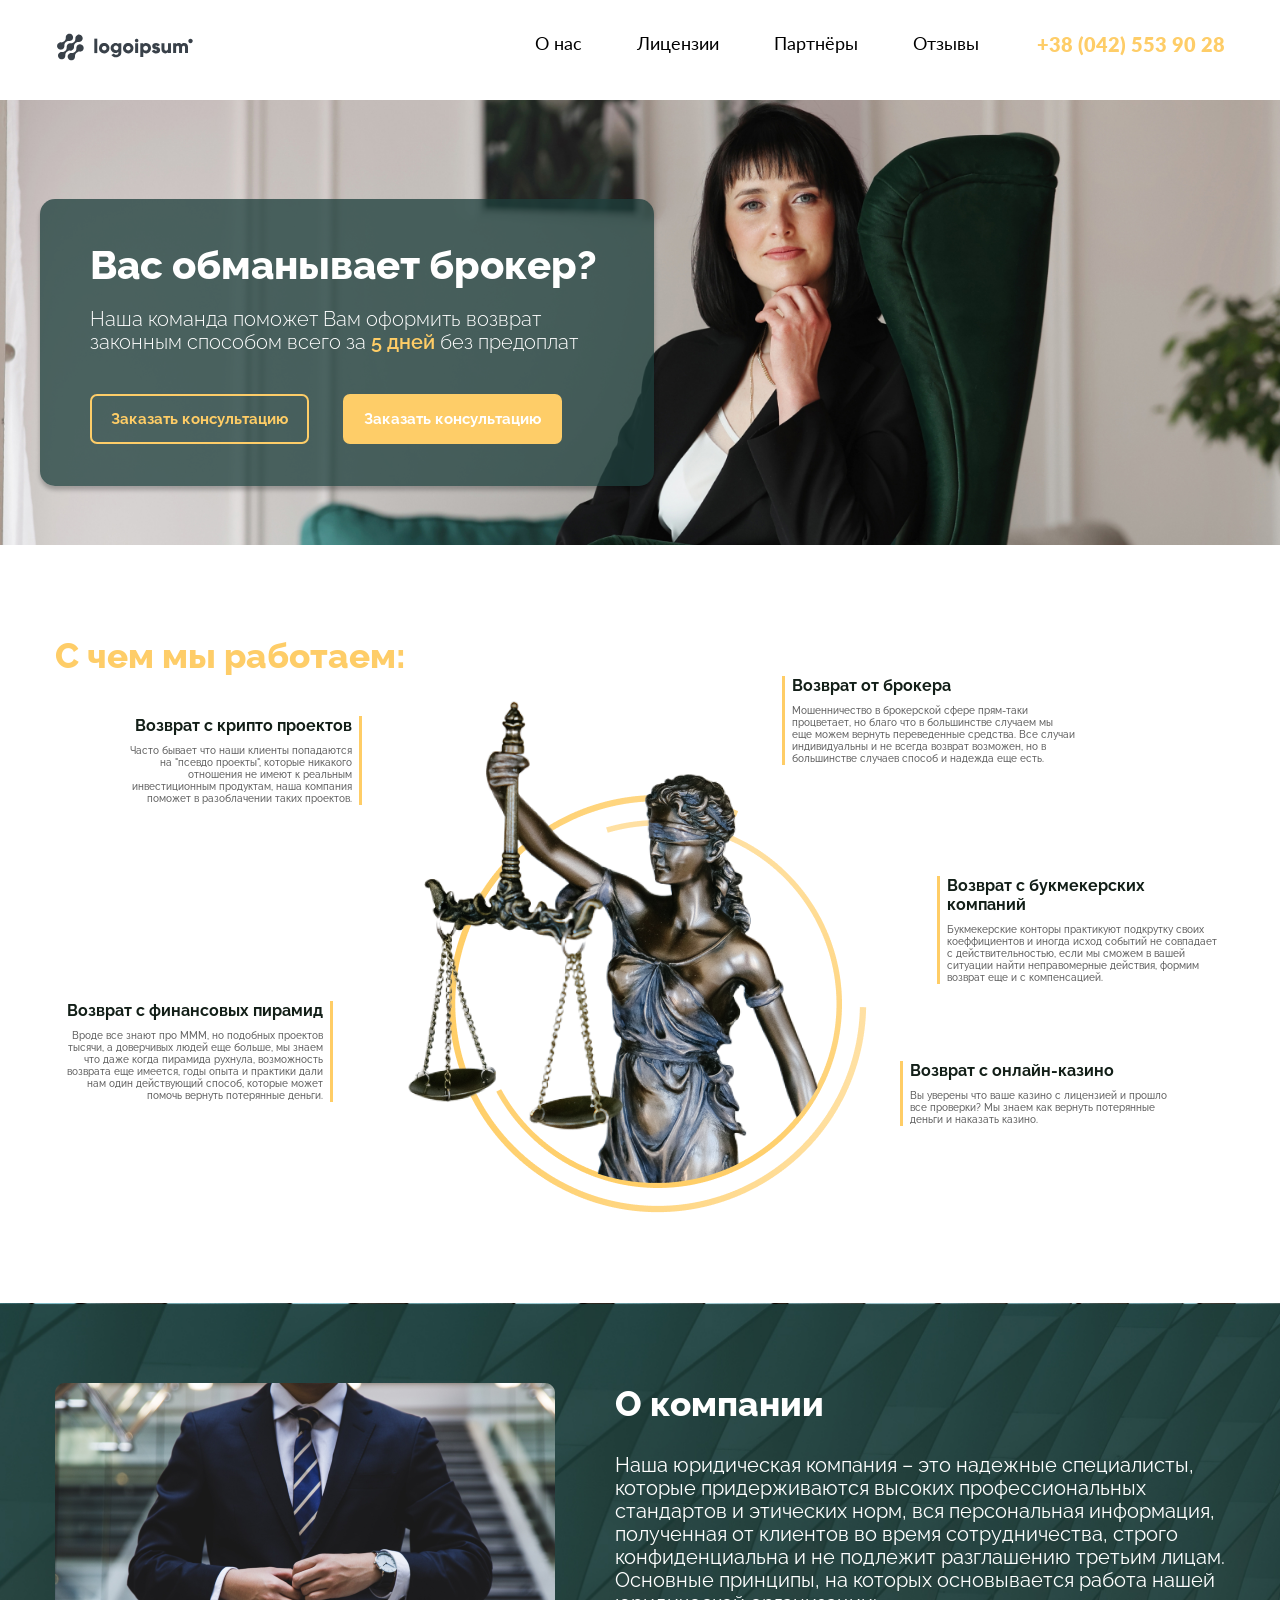
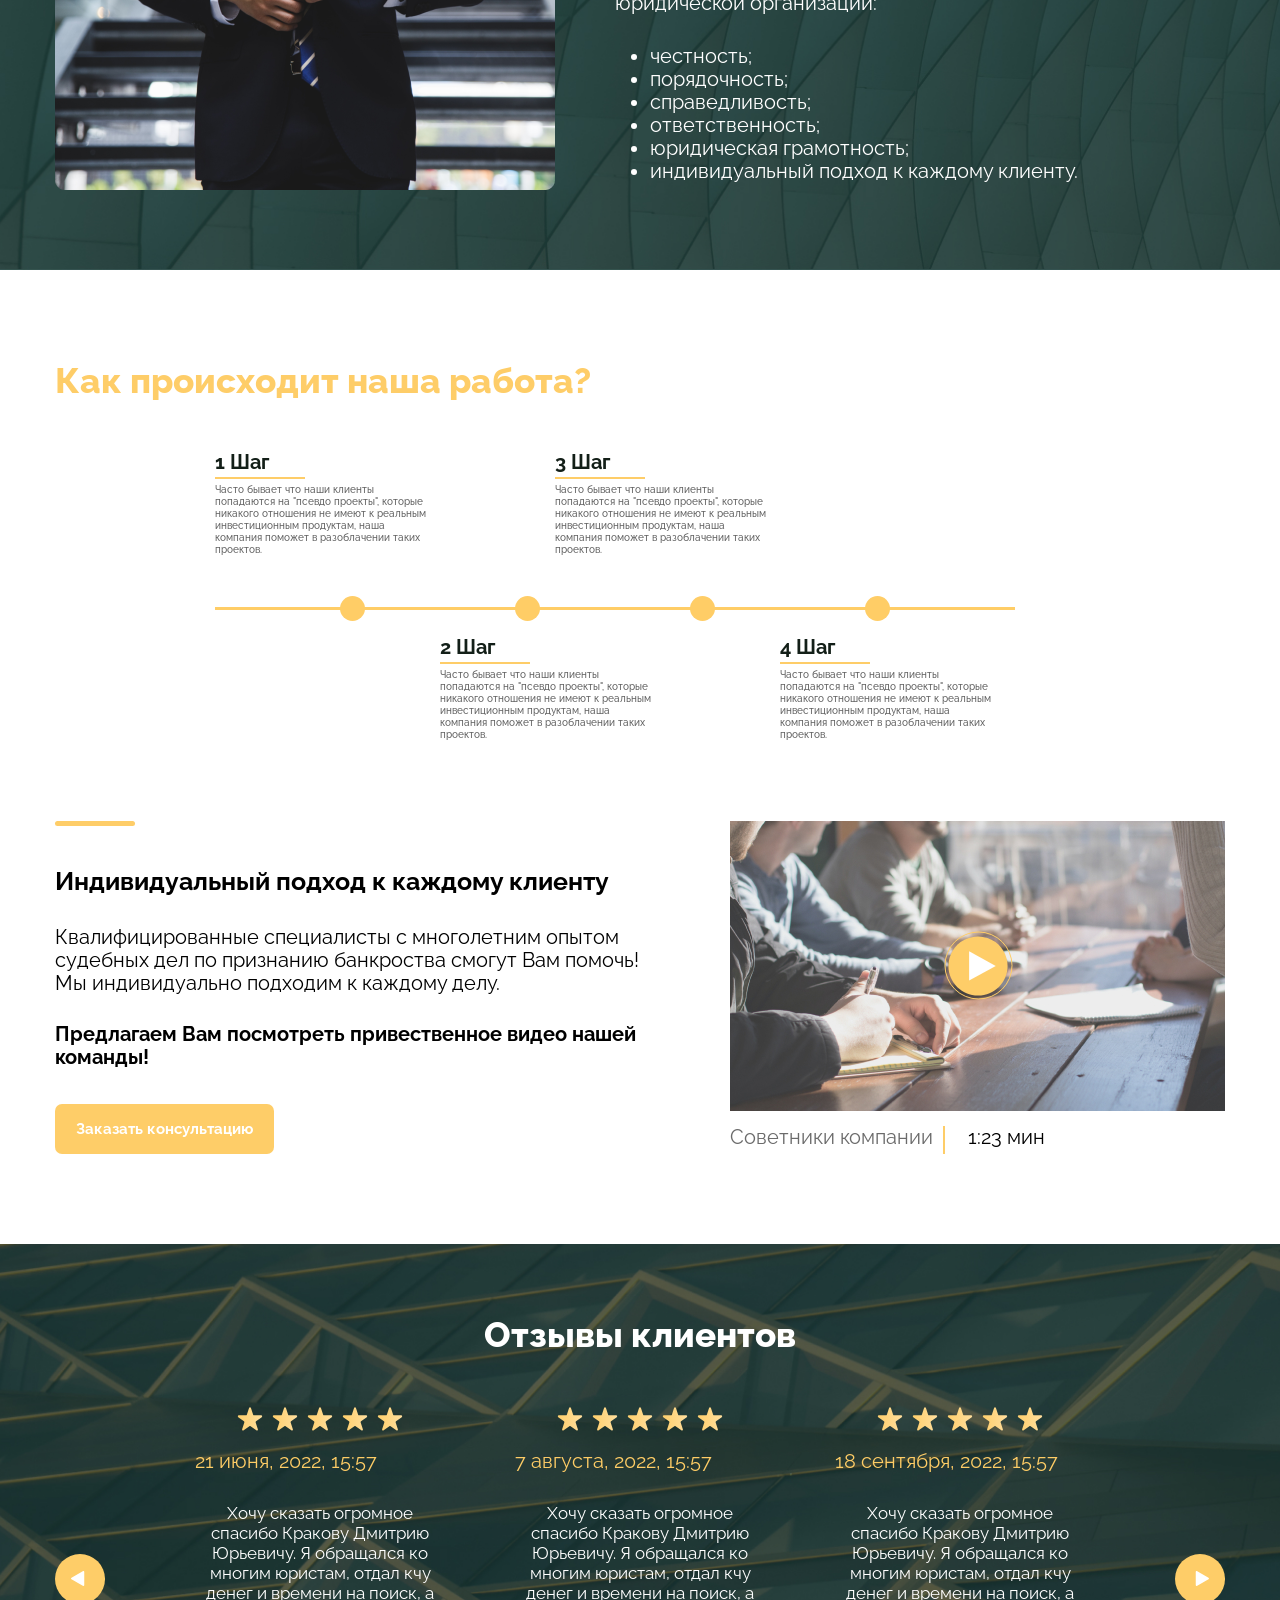
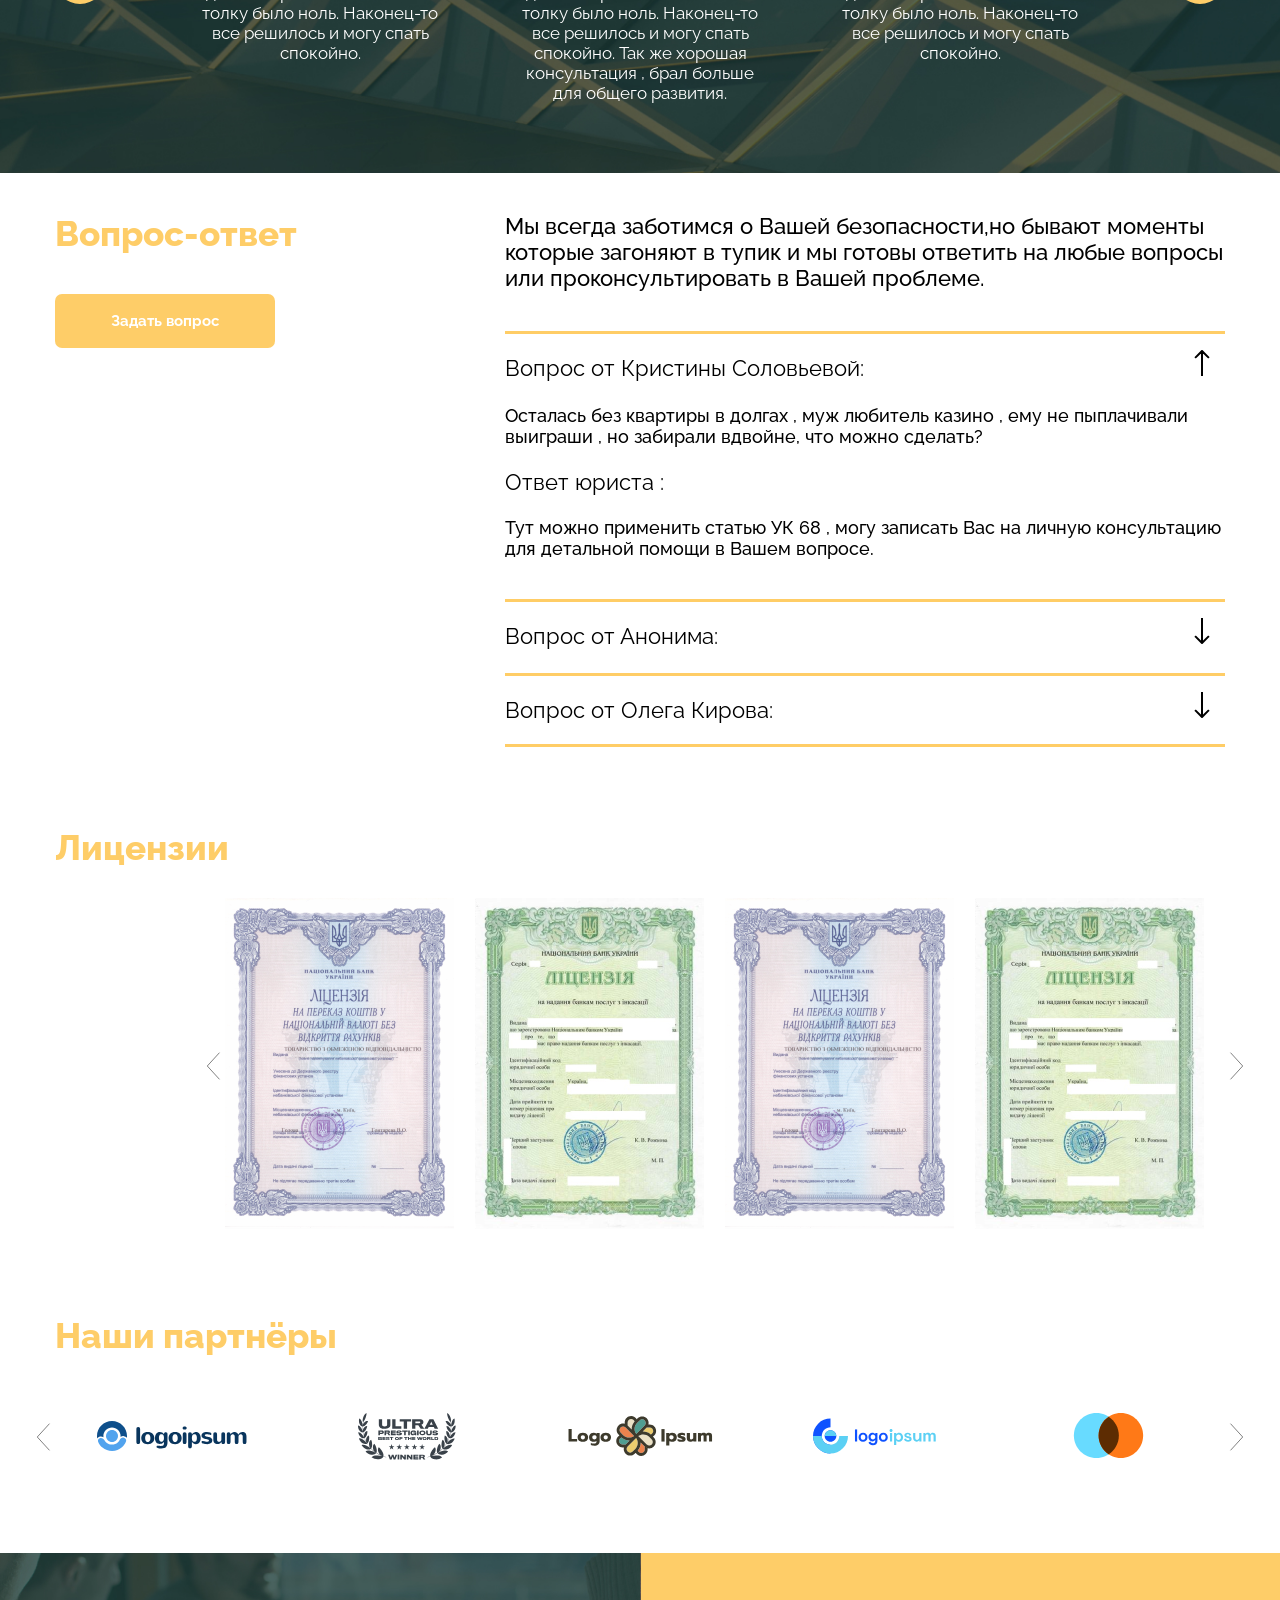
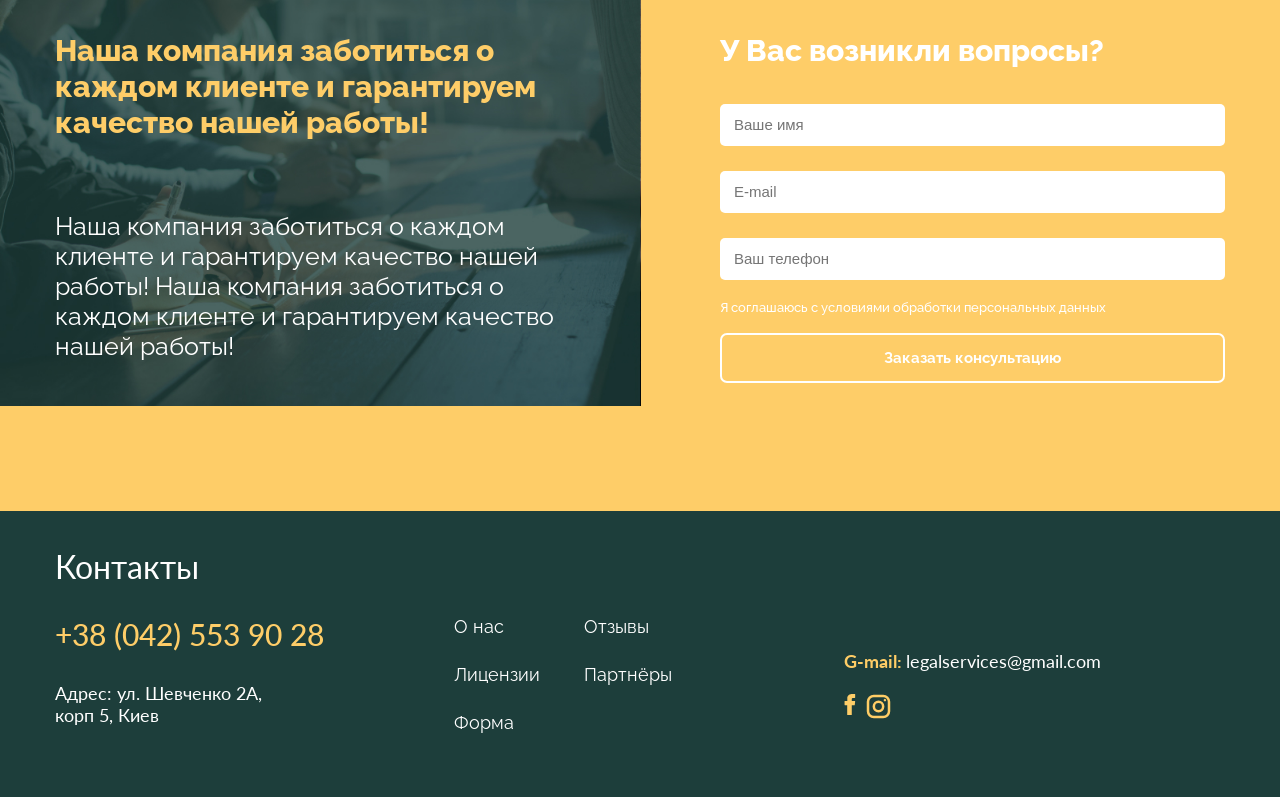
==== src/preview/index.html @ c41b7cca "first commit" ====
<!doctype html>
<html lang="en">
<head>
	<meta charset="UTF-8">
<title>title</title>
<meta name="robots" content="noindex, nofollow">
<meta name="viewport" content="width=device-width, user-scalable=no, initial-scale=1.0, maximum-scale=1.0, minimum-scale=1.0">
<meta http-equiv="X-UA-Compatible" content="ie=edge">
<!-- Chrome, Firefox OS and Opera -->
<meta name="theme-color" content="#000">
<!-- Windows Phone -->
<meta name="msapplication-navbutton-color" content="#000">
<!-- iOS Safari -->
<meta name="apple-mobile-web-app-status-bar-style" content="#000">


<link href="https://fonts.googleapis.com/css2?family=Lato:ital,wght@0,300;0,400;0,700;0,900;1,300;1,400;1,700;1,900&family=Raleway:ital,wght@0,100;0,200;0,300;0,400;0,500;0,600;0,700;0,800;0,900;1,100;1,200;1,300;1,400;1,500;1,600;1,700;1,800;1,900&display=swap" rel="stylesheet">

<link rel="stylesheet" href="../static/css/slick.min.css">

<link rel="stylesheet" href="../static/css/index.css">



<!--<link rel="shortcut icon" href="../static/images/favicon.png"/>-->

</head>
<body class="home">
<!--page-wrapper-->
<div class="page-wrapper">
	<header class="header wrapper" id="header">
    <div class="container">
        <div class="header-logo">
            <a href="#" class="nav-link">
                <img src="../static/images/general/logo.svg">
            </a>
        </div>
        <div class="header-nav is-hidden">
            <ul>
                <li>
                    <a href="#about">О нас</a>
                </li>
                <li>
                    <a href="#license">Лицензии</a>
                </li>
                <li>
                    <a href="#partner">Партнёры</a>
                </li>
                <li>
                    <a href="#reviews">Отзывы</a>
                </li>
            </ul>
        </div>
        <div class="header-phone">
            <ul>
                <li>
                    <a href="tel:+380425539028">+38 (042) 553 90 28</a>
                </li>
            </ul>
        </div>
    </div>
    <div class="header-overlay">
        <svg class="icon icon-cross">
            <use xlink:href="#ic-cross"></use>
        </svg>
    </div>
</header>
	<!--page-content-->
    <div class="page-content">
        <section id="hero"  class="hero">
            <div class="hero-media">
                <img src="../static/images/general/hero.jpg" alt="">
            </div>
            <div class="container">
                <div class="hero-desc">
                    <div class="hero-title">Вас обманывает брокер?</div>
                    <div class="hero-text">Наша команда поможет Вам оформить возврат законным способом всего за <b>5 дней</b>  без предоплат</div>
                    <div class="hero-button">
                        <a href="#" class="btn-secondary">Заказать консультацию</a>
                        <a href="#" class="btn-primary">Заказать консультацию</a>
                    </div>
                </div>
            </div>
        </section>
        <section class="work" id="work">
            <div class="container">
                <div class="title-section">
                    С чем мы работаем:
                </div>
                <div class="work-inner">
                    <div class="work-wrap">
                        <div class="work-item">
                            <div class="work-item__title">Возврат с крипто проектов</div>
                            <div class="work-item__text">Часто бывает что наши клиенты попадаются на "псевдо проекты", которые никакого отношения не имеют к реальным инвестиционным продуктам, наша компания поможет в разоблачении таких проектов.</div>
                        </div>
                        <div class="work-item">
                            <div class="work-item__title">Возврат от брокера</div>
                            <div class="work-item__text">Мошенничество в брокерской сфере прям-таки процветает, но благо что в большинстве случаем мы еще можем вернуть переведенные средства. Все случаи индивидуальны и не всегда возврат возможен, но в большинстве случаев способ и надежда еще есть.</div>
                        </div>
                        <div class="work-item">
                            <div class="work-item__title">Возврат с букмекерских компаний</div>
                            <div class="work-item__text">Букмекерские конторы практикуют подкрутку своих коеффициентов и иногда исход событий не совпадает с действительностью, если мы сможем в вашей ситуации найти неправомерные действия, формим возврат еще и с компенсацией.</div>
                        </div>
                        <div class="work-item">
                            <div class="work-item__title"> Возврат с финансовых пирамид</div>
                            <div class="work-item__text">Вроде все знают про МММ, но подобных проектов тысячи, а доверчивых людей еще больше, мы знаем что даже когда пирамида рухнула, возможность возврата еще имеется, годы опыта и практики дали нам один действующий способ, которые может помочь вернуть потерянные деньги.</div>
                        </div>
                        <div class="work-item">
                            <div class="work-item__title">Возврат с онлайн-казино</div>
                            <div class="work-item__text">Вы уверены что ваше казино с лицензией и прошло все проверки?
                                Мы знаем как вернуть потерянные деньги и наказать казино.</div>
                        </div>
                    </div>
                    <div class="work-media">
                        <img src="../static/images/general/work-img.png" alt="">
                    </div>
                </div>
            </div>
        </section>
        <section class="about" id="about" style="background-image: url('../static/images/general/bg-about.jpg')">
            <div class="container">
                <div class="about-media">
                    <img src="../static/images/general/about-img.png" alt="">
                </div>
                <div class="about-desc">
                    <div class="title-section title-section__white">
                        О компании
                    </div>
                    <div class="text-section">
                        Наша юридическая компания – это надежные специалисты, которые придерживаются высоких профессиональных стандартов и этических норм, вся персональная информация, полученная от клиентов во время сотрудничества, строго конфиденциальна и не подлежит разглашению третьим лицам. Основные принципы, на которых основывается работа нашей юридической организации:
                        <ul>
                            <li>честность;</li>
                            <li>порядочность;</li>
                            <li>справедливость;</li>
                            <li>ответственность;</li>
                            <li>юридическая грамотность;</li>
                            <li>индивидуальный подход к каждому клиенту.</li>
                        </ul>
                    </div>
                </div>
            </div>
        </section>
        <section class="step" id="step">
            <div class="container">
                <div class="title-section">
                    Как происходит наша работа?
                </div>
                <div class="step-wrap">
                    <div class="step-inner">
                        <div class="step-item">
                            <div class="step-item__numb">
                                1 Шаг
                            </div>
                            <div class="step-item__text">
                                Часто бывает что наши клиенты попадаются на "псевдо проекты", которые никакого отношения не имеют к реальным инвестиционным продуктам, наша компания поможет в разоблачении таких проектов.
                            </div>
                        </div>
                        <div class="step-item">
                            <div class="step-item__numb">
                                3 Шаг
                            </div>
                            <div class="step-item__text">
                                Часто бывает что наши клиенты попадаются на "псевдо проекты", которые никакого отношения не имеют к реальным инвестиционным продуктам, наша компания поможет в разоблачении таких проектов.
                            </div>
                        </div>
                        <div class="step-item">
                            <div class="step-item__numb">
                                2 Шаг
                            </div>
                            <div class="step-item__text">
                                Часто бывает что наши клиенты попадаются на "псевдо проекты", которые никакого отношения не имеют к реальным инвестиционным продуктам, наша компания поможет в разоблачении таких проектов.
                            </div>
                        </div>
                        <div class="step-item">
                            <div class="step-item__numb">
                                4 Шаг
                            </div>
                            <div class="step-item__text">
                                Часто бывает что наши клиенты попадаются на "псевдо проекты", которые никакого отношения не имеют к реальным инвестиционным продуктам, наша компания поможет в разоблачении таких проектов.
                            </div>
                        </div>
                    </div>
                    <div class="step-line">
                        <span></span>
                        <span></span>
                        <span></span>
                        <span></span>
                    </div>
                </div>
                <div class="step-description">
                    <div class="step-des">
                        <div class="step-title">Индивидуальный подход к каждому клиенту</div>
                        <div class="step-text">
                            <p>
                                Квалифицированные специалисты с многолетним опытом судебных дел по признанию банкроства смогут Вам помочь! Мы индивидуально подходим к каждому делу.
                            </p>
                            <p>
                                <b>Предлагаем Вам посмотреть привественное видео нашей команды!</b>
                            </p>
                        </div>
                        <div class="step-link">
                            <a href="#" class="btn-primary">Заказать консультацию</a>
                        </div>
                    </div>
                    <div class="step-media">
                        <div class="step-media__video">
                            <div class="play-button">
                                <img src="../static/images/general/pla-button.svg" alt="">
                            </div>
                            <video poster="../static/images/general/poster.jpg">
                                <source src="../static/images/general/video.mp4" type="video/mp4">
                            </video>
                        </div>
                        <div class="step-media__title">
                            Советники компании
                        </div>
                        <div class="step-media__time">
                            1:23 мин
                        </div>
                    </div>
                </div>
            </div>
        </section>
        <section class="reviews" id="reviews" style="background-image: url('../static/images/general/bg-reviews.jpg')">
            <div class="container">
                <div class="title-section title-section__white">Отзывы клиентов</div>
                <div class="reviews-wrap">
                    <div class="reviews-slider">
                        <div class="slide">
                            <div class="reviews-item">
                                <div class="reviews-item__rating">
                                    <img src="../static/images/general/rating.svg" alt="">
                                </div>
                                <div class="reviews-item__date">
                                    21 июня, 2022, 15:57
                                </div>
                                <div class="reviews-item__text">
                                    Хочу сказать огромное спасибо Кракову Дмитрию Юрьевичу. Я обращался ко многим юристам, отдал кчу денег и времени на поиск, а толку было ноль. Наконец-то все решилось и могу спать спокойно.
                                </div>
                            </div>
                        </div>
                        <div class="slide">
                            <div class="reviews-item">
                                <div class="reviews-item__rating">
                                    <img src="../static/images/general/rating.svg" alt="">
                                </div>
                                <div class="reviews-item__date">
                                    7 августа, 2022, 15:57
                                </div>
                                <div class="reviews-item__text">
                                    Хочу сказать огромное спасибо Кракову Дмитрию Юрьевичу. Я обращался ко многим юристам, отдал кчу денег и времени на поиск, а толку было ноль. Наконец-то все решилось и могу спать спокойно. Так же хорошая консультация , брал больше для общего развития.
                                </div>
                            </div>
                        </div>
                        <div class="slide">
                            <div class="reviews-item">
                                <div class="reviews-item__rating">
                                    <img src="../static/images/general/rating.svg" alt="">
                                </div>
                                <div class="reviews-item__date">
                                    18 сентября, 2022, 15:57
                                </div>
                                <div class="reviews-item__text">
                                    Хочу сказать огромное спасибо Кракову Дмитрию Юрьевичу. Я обращался ко многим юристам, отдал кчу денег и времени на поиск, а толку было ноль. Наконец-то все решилось и могу спать спокойно.
                                </div>
                            </div>
                        </div>
                        <div class="slide">
                            <div class="reviews-item">
                                <div class="reviews-item__rating">
                                    <img src="../static/images/general/rating.svg" alt="">
                                </div>
                                <div class="reviews-item__date">
                                    7 августа, 2022, 15:57
                                </div>
                                <div class="reviews-item__text">
                                    Хочу сказать огромное спасибо Кракову Дмитрию Юрьевичу. Я обращался ко многим юристам, отдал кчу денег и времени на поиск, а толку было ноль. Наконец-то все решилось и могу спать спокойно. Так же хорошая консультация , брал больше для общего развития.
                                </div>
                            </div>
                        </div>
                    </div>
                    <div class="reviews-nav">
                        <div class="reviews-prev">
                            <img src="../static/images/general/btn-left.svg" alt="">
                        </div>
                        <div class="reviews-next">
                            <img src="../static/images/general/btn-right.svg" alt="">
                        </div>
                    </div>
                </div>
            </div>
        </section>
        <section class="question">
            <div class="container">
                <div class="question-info">
                    <div class="title-section">
                        Вопрос-ответ
                    </div>
                    <div class="question-link">
                        <a href="#" class="btn-primary">Задать вопрос</a>
                    </div>
                </div>
                <div class="question-desc">
                    <div class="question-text">
                        Мы всегда заботимся о Вашей безопасности,но бывают моменты  которые загоняют в тупик и мы готовы ответить на любые вопросы или проконсультировать в Вашей проблеме.
                    </div>
                    <div class="question-faq">
                        <div class="question-item active">
                            <div class="question-item__title">
                                Вопрос от Кристины Соловьевой:
                            </div>
                            <div class="question-item__text active">
                                Осталась без квартиры в долгах , муж любитель казино , ему не пыплачивали выиграши , но забирали вдвойне, что можно сделать?
                                <span>Ответ юриста :</span>
                                Тут можно применить статью УК 68 , могу записать Вас на личную консультацию для детальной помощи в Вашем вопросе.
                            </div>
                        </div>
                        <div class="question-item">
                            <div class="question-item__title">
                                Вопрос от Анонима:
                            </div>
                            <div class="question-item__text a">
                                Осталась без квартиры в долгах , муж любитель казино , ему не пыплачивали выиграши , но забирали вдвойне, что можно сделать?
                                <span>Ответ юриста :</span>
                                Тут можно применить статью УК 68 , могу записать Вас на личную консультацию для детальной помощи в Вашем вопросе.
                            </div>
                        </div>
                        <div class="question-item">
                            <div class="question-item__title ">
                                Вопрос от Олега Кирова:
                            </div>
                            <div class="question-item__text">
                                Осталась без квартиры в долгах , муж любитель казино , ему не пыплачивали выиграши , но забирали вдвойне, что можно сделать?
                                <span>Ответ юриста :</span>
                                Тут можно применить статью УК 68 , могу записать Вас на личную консультацию для детальной помощи в Вашем вопросе.
                            </div>
                        </div>
                    </div>
                </div>
            </div>
        </section>
        <section class="license" id="license">
            <div class="container">
                <div class="title-section">
                    Лицензии
                </div>
                <div class="license-slider">
                    <div class="license-slider__inner">
                        <div class="slide">
                            <a href="../static/images/general/license-b-1.png" data-fancybox>
                                <img src="../static/images/general/license-1.png" alt="license">
                            </a>
                        </div>
                        <div class="slide">
                            <a href="../static/images/general/license-b-2.png" data-fancybox>
                                <img src="../static/images/general/license-2.png" alt="license">
                            </a>
                        </div>
                        <div class="slide">
                            <a href="../static/images/general/license-b-1.png" data-fancybox>
                            <img src="../static/images/general/license-3.png" alt="license">
                            </a>
                        </div>
                        <div class="slide">
                            <a href="../static/images/general/license-b-4.png" data-fancybox>
                            <img src="../static/images/general/license-4.png" alt="license">
                            </a>
                        </div>
                        <div class="slide">
                            <a href="../static/images/general/license-b-3.png" data-fancybox>
                            <img src="../static/images/general/license-3.png" alt="license">
                            </a>
                        </div>
                    </div>
                    <div class="license-slider__nav">
                        <div class="license-prev">
                            <svg class="icon">
                                <use xlink:href="#ic-left"></use>
                            </svg>
                        </div>
                        <div class="license-next">
                            <svg class="icon">
                                <use xlink:href="#ic-right"></use>
                            </svg>
                        </div>
                    </div>
                </div>
            </div>
        </section>
        <section class="partner" id="partner">
            <div class="container">
                <div class="title-section">
                    Наши партнёры
                </div>
                <div class="partner-slider">
                    <div class="partner-slider__inner">
                        <div class="slide">
                            <a href="#" target="_blank">
                                <img src="../static/images/general/logo-1.svg" alt="logo">
                            </a>
                        </div>
                        <div class="slide">
                            <a href="#" target="_blank">
                                <img src="../static/images/general/logo-2.svg" alt="logo">
                            </a>
                        </div>
                        <div class="slide">
                            <a href="#" target="_blank">
                                <img src="../static/images/general/logo-3.svg" alt="logo">
                            </a>
                        </div>
                        <div class="slide">
                            <a href="#" target="_blank">
                                <img src="../static/images/general/logo-4.svg" alt="logo">
                            </a>
                        </div>
                        <div class="slide">
                            <a href="#" target="_blank">
                                <img src="../static/images/general/logo-5.svg" alt="logo">
                            </a>
                        </div>
                        <div class="slide">
                            <a href="#" target="_blank">
                                <img src="../static/images/general/logo-3.svg" alt="logo">
                            </a>
                        </div>
                    </div>
                    <div class="partner-slider__nav">
                        <div class="partner-prev">
                            <svg class="icon">
                                <use xlink:href="#ic-left"></use>
                            </svg>
                        </div>
                        <div class="partner-next">
                            <svg class="icon">
                                <use xlink:href="#ic-right"></use>
                            </svg>
                        </div>
                    </div>
                </div>
            </div>
        </section>
        <section class="contact" id="contact">
            <div class="bg-contact"><img src="../static/images/general/bg-form.jpg" alt="bg-form"></div>
            <div class="container">
                <div class="contact-desc">
                    <div class="title-contact">Наша компания заботиться о каждом клиенте и гарантируем качество нашей работы! </div>
                    <div class="text-contact">
                        Наша компания заботиться о каждом клиенте и гарантируем качество нашей работы! Наша компания заботиться о каждом клиенте и гарантируем качество нашей работы!
                    </div>
                </div>
                <div class="contact-form">
                    <div class="contact-form__title">
                        У Вас возникли вопросы?    
                    </div>
                    <form action="#">
                        <label>
                            <input type="text" name="name" placeholder="Ваше имя">
                        </label>
                        <label>
                            <input type="email" name="email" placeholder="E-mail">
                        </label>
                        <label>
                            <input type="tel" name="phone" placeholder="Ваш телефон">
                        </label>
                        <div class="modal-group">
                            Я соглашаюсь с условиями обработки персональных данных
                        </div>
                        <button type="submit" class="btn-secondary">Заказать консультацию</button>
                    </form>
                </div>
            </div>
        </section>
    </div>
	<!--page-content-->
	<footer class="footer" id="footer">
    <div class="container">
        <div class="footer-title">
            Контакты
        </div>
        <div class="footer-wrap">
            <div class="footer-item">
                <div class="footer-phone">
                    <a href="tel:+380425539028" target="_blank">+38 (042) 553 90 28</a>
                </div>
                <div class="footer-address">
                    Адрес:
                    ул. Шевченко 2А, корп 5, Киев
                </div>
            </div>
            <div class="footer-item">
                <div class="footer-nav">
                    <ul>
                        <li>
                            <a href="#about">О нас</a>
                        </li>
                        <li>
                            <a href="#reviews">Отзывы</a>
                        </li>
                        <li>
                            <a href="#license">Лицензии</a>
                        </li>
                        <li>
                            <a href="#partner">Партнёры</a>
                        </li>
                        <li>
                            <a href="#contact">Форма</a>
                        </li>
                    </ul>
                </div>
            </div>
            <div class="footer-item">
                <div class="footer-email">
                    <span>G-mail:</span>
                    <a href="mailto:legalservices@gmail.com" target="_blank">legalservices@gmail.com</a>
                </div>
                <div class="footer-social">
                    <ul>
                        <li><a href="#" target="_blank"><img src="../static/images/general/FB.svg" alt=""></a></li>
                        <li><a href="#" target="_blank"><img src="../static/images/general/INS.svg" alt=""></a></li>
                    </ul>
                </div>
            </div>
        </div>
    </div>
</footer>
<div class="popup popup-registration" data-popup="registration">
    <div class="popup-wrap">
        <div class="popup-close">
            <svg class="icon">
                <use xlink:href="#ic-cross"></use>
            </svg>
        </div>
        <div class="popup-title">Зареєструйся безкоштовно</div>
        <div class="popup-subtitle">Заповніть форму нижче і наш менеджер зв'яжеться з Вами</div>
        <form>
            <label class="label">
                <input class="input" type="text" name="registration-name" placeholder="Ваше ім'я">
            </label>
            <label class="label">
                <input class="input" type="email" name="registration-email" placeholder="Ваш email">
            </label>
            <label class="label">
                <input class="input" type="tel" name="registration-phone" placeholder="Ваш телефон">
            </label>
            <button type="submit" class="btn btn-black">
                <span>Надісати</span>
            </button>
        </form>
    </div>
    <div class="popup-overlay"></div>
</div>
<div class="popup auto-europe" data-popup="auto-europe">
    <div class="popup-wrap">
        <div class="popup-close">
            <svg class="icon">
                <use xlink:href="#ic-cross"></use>
            </svg>
        </div>
        <div class="popup-title">Авто в Європі</div>
        <div class="popup-subtitle">Заповніть форму нижче і наш менеджер зв'яжеться з Вами</div>
        <form>
            <label class="label">
                <input class="input" type="text" name="registration-name" placeholder="Ваше ім'я">
            </label>
            <label class="label">
                <input class="input" type="email" name="registration-email" placeholder="Ваш email">
            </label>
            <label class="label">
                <input class="input" type="tel" name="registration-phone" placeholder="Ваш телефон">
            </label>
            <button type="submit" class="btn btn-black">
                <span>Надісати</span>
            </button>
        </form>
    </div>
    <div class="popup-overlay"></div>
</div>
<div class="popup auto-availability" data-popup="auto-availability">
    <div class="popup-wrap">
        <div class="popup-close">
            <svg class="icon">
                <use xlink:href="#ic-cross"></use>
            </svg>
        </div>
        <div class="popup-title">Авто на складі</div>
        <div class="popup-subtitle">Заповніть форму нижче і наш менеджер зв'яжеться з Вами</div>
        <form>
            <label class="label">
                <input class="input" type="text" name="registration-name" placeholder="Ваше ім'я">
            </label>
            <label class="label">
                <input class="input" type="email" name="registration-email" placeholder="Ваш email">
            </label>
            <label class="label">
                <input class="input" type="tel" name="registration-phone" placeholder="Ваш телефон">
            </label>
            <button type="submit" class="btn btn-black">
                <span>Надісати</span>
            </button>
        </form>
    </div>
    <div class="popup-overlay"></div>
</div>

</div>
<!--end-page-wrapper-->
<div class="hidden">
    <?xml version="1.0" encoding="utf-8"?><svg xmlns="http://www.w3.org/2000/svg" xmlns:xlink="http://www.w3.org/1999/xlink"><symbol viewBox="0 0 10 10" id="ic-cross" xmlns="http://www.w3.org/2000/svg"><path d="M10 1.178L8.822 0 5 3.822 1.178 0 0 1.178 3.822 5 0 8.822 1.178 10 5 6.178 8.822 10 10 8.822 6.178 5 10 1.178z"/></symbol><symbol viewBox="0 0 21 39" id="ic-left" xmlns="http://www.w3.org/2000/svg"><path d="M19 2L3 19.5 19 37"/></symbol><symbol viewBox="0 0 21 39" id="ic-right" xmlns="http://www.w3.org/2000/svg"><path d="M2 2l16 17.5L2 37"/></symbol></svg>
</div>
<!-- build:js  ../static/js/lib.js -->
    <script type="text/javascript" src="../static/js/jquery.min.js"></script>
    <script type="text/javascript" src="../static/js/slick.min.js"></script>

<!-- endbuild -->
<script  type="text/javascript" src="../static/js/common.js"></script>



</body>
</html>
---- src/static/css/index.css ----
body.compensate-for-scrollbar {
  overflow: hidden;
  -ms-overflow-style: none; }

.fancybox-active {
  height: auto; }

.fancybox-is-hidden {
  left: -9999px;
  margin: 0;
  position: absolute !important;
  top: -9999px;
  visibility: hidden; }

.fancybox-container {
  -webkit-backface-visibility: hidden;
  backface-visibility: hidden;
  height: 100%;
  left: 0;
  outline: none;
  position: fixed;
  -webkit-tap-highlight-color: transparent;
  top: 0;
  -ms-touch-action: manipulation;
  touch-action: manipulation;
  -webkit-transform: translateZ(0);
  transform: translateZ(0);
  width: 100%;
  z-index: 99992; }

.fancybox-container * {
  box-sizing: border-box; }

.fancybox-outer,
.fancybox-inner,
.fancybox-bg,
.fancybox-stage {
  bottom: 0;
  left: 0;
  position: absolute;
  right: 0;
  top: 0; }

.fancybox-outer {
  -webkit-overflow-scrolling: touch;
  overflow-y: auto; }

.fancybox-bg {
  background: #1e1e1e;
  opacity: 0;
  transition-duration: inherit;
  transition-property: opacity;
  transition-timing-function: cubic-bezier(0.47, 0, 0.74, 0.71); }

.fancybox-is-open .fancybox-bg {
  opacity: .87;
  transition-timing-function: cubic-bezier(0.22, 0.61, 0.36, 1); }

.fancybox-infobar,
.fancybox-toolbar,
.fancybox-caption,
.fancybox-navigation .fancybox-button {
  direction: ltr;
  opacity: 0;
  position: absolute;
  transition: opacity .25s, visibility 0s linear .25s;
  visibility: hidden;
  z-index: 99997; }

.fancybox-show-infobar .fancybox-infobar,
.fancybox-show-toolbar .fancybox-toolbar,
.fancybox-show-caption .fancybox-caption,
.fancybox-show-nav .fancybox-navigation .fancybox-button {
  opacity: 1;
  transition: opacity .25s, visibility 0s;
  visibility: visible; }

.fancybox-infobar {
  color: #ccc;
  font-size: 13px;
  -webkit-font-smoothing: subpixel-antialiased;
  height: 44px;
  left: 0;
  line-height: 44px;
  min-width: 44px;
  mix-blend-mode: difference;
  padding: 0 10px;
  pointer-events: none;
  top: 0;
  -webkit-touch-callout: none;
  -webkit-user-select: none;
  -moz-user-select: none;
  -ms-user-select: none;
  user-select: none; }

.fancybox-toolbar {
  right: 0;
  top: 0; }

.fancybox-stage {
  direction: ltr;
  overflow: visible;
  -webkit-transform: translate3d(0, 0, 0);
  transform: translate3d(0, 0, 0);
  z-index: 99994; }

.fancybox-is-open .fancybox-stage {
  overflow: hidden; }

.fancybox-slide {
  -webkit-backface-visibility: hidden;
  backface-visibility: hidden;
  display: none;
  height: 100%;
  left: 0;
  outline: none;
  overflow: auto;
  -webkit-overflow-scrolling: touch;
  padding: 44px 44px 0 44px;
  position: absolute;
  text-align: center;
  top: 0;
  transition-property: opacity, -webkit-transform;
  transition-property: transform, opacity;
  transition-property: transform, opacity, -webkit-transform;
  white-space: normal;
  width: 100%;
  z-index: 99994; }

.fancybox-slide::before {
  content: '';
  display: inline-block;
  font-size: 0;
  height: 100%;
  vertical-align: middle;
  width: 0; }

.fancybox-is-sliding .fancybox-slide,
.fancybox-slide--previous,
.fancybox-slide--current,
.fancybox-slide--next {
  display: block; }

.fancybox-slide--next {
  z-index: 99995; }

.fancybox-slide--image {
  padding: 44px 0 0 0; }

.fancybox-slide--image {
  overflow: visible; }

.fancybox-slide--image::before {
  display: none; }

.fancybox-slide--html {
  padding: 6px 6px 0 6px; }

.fancybox-content {
  background: #fff;
  display: inline-block;
  margin: 0 0 44px 0;
  max-width: 100%;
  overflow: auto;
  -webkit-overflow-scrolling: touch;
  padding: 44px;
  position: relative;
  text-align: left;
  vertical-align: middle; }

.fancybox-slide--image .fancybox-content {
  -webkit-animation-timing-function: cubic-bezier(0.5, 0, 0.14, 1);
  animation-timing-function: cubic-bezier(0.5, 0, 0.14, 1);
  -webkit-backface-visibility: hidden;
  backface-visibility: hidden;
  background: transparent;
  background-repeat: no-repeat;
  background-size: 100% 100%;
  left: 0;
  max-width: none;
  overflow: visible;
  padding: 0;
  position: absolute;
  top: 0;
  -webkit-transform-origin: top left;
  -ms-transform-origin: top left;
  transform-origin: top left;
  transition-property: opacity, -webkit-transform;
  transition-property: transform, opacity;
  transition-property: transform, opacity, -webkit-transform;
  -webkit-user-select: none;
  -moz-user-select: none;
  -ms-user-select: none;
  user-select: none;
  z-index: 99995; }

.fancybox-slide--html .fancybox-content {
  margin: 0 0 6px 0; }

.fancybox-can-zoomOut .fancybox-content {
  cursor: -webkit-zoom-out;
  cursor: zoom-out; }

.fancybox-can-zoomIn .fancybox-content {
  cursor: -webkit-zoom-in;
  cursor: zoom-in; }

.fancybox-can-swipe .fancybox-content,
.fancybox-can-pan .fancybox-content {
  cursor: -webkit-grab;
  cursor: grab; }

.fancybox-is-grabbing .fancybox-content {
  cursor: -webkit-grabbing;
  cursor: grabbing; }

.fancybox-container [data-selectable='true'] {
  cursor: text; }

.fancybox-image,
.fancybox-spaceball {
  background: transparent;
  border: 0;
  height: 100%;
  left: 0;
  margin: 0;
  max-height: none;
  max-width: none;
  padding: 0;
  position: absolute;
  top: 0;
  -webkit-user-select: none;
  -moz-user-select: none;
  -ms-user-select: none;
  user-select: none;
  width: 100%; }

.fancybox-spaceball {
  z-index: 1; }

.fancybox-slide--video .fancybox-content,
.fancybox-slide--map .fancybox-content,
.fancybox-slide--iframe .fancybox-content {
  height: calc(100% - 44px);
  overflow: visible;
  padding: 0;
  width: 100%; }

.fancybox-slide--video .fancybox-content {
  background: #000; }

.fancybox-slide--map .fancybox-content {
  background: #e5e3df; }

.fancybox-slide--iframe .fancybox-content {
  background: #fff; }

.fancybox-video,
.fancybox-iframe {
  background: transparent;
  border: 0;
  display: block;
  height: 100%;
  margin: 0;
  overflow: hidden;
  padding: 0;
  vertical-align: top;
  width: 100%; }

.fancybox-error {
  background: #fff;
  cursor: default;
  max-width: 400px;
  padding: 40px;
  width: 100%; }

.fancybox-error p {
  color: #444;
  font-size: 16px;
  line-height: 20px;
  margin: 0;
  padding: 0; }

/* Buttons */
.fancybox-button {
  background: rgba(30, 30, 30, 0.6);
  border: 0;
  border-radius: 0;
  cursor: pointer;
  display: inline-block;
  height: 44px;
  margin: 0;
  padding: 10px;
  transition: color .2s;
  vertical-align: top;
  width: 44px; }

.fancybox-button,
.fancybox-button:visited,
.fancybox-button:link {
  color: #ccc; }

.fancybox-button:hover {
  color: #fff; }

.fancybox-button.disabled,
.fancybox-button.disabled:hover,
.fancybox-button[disabled],
.fancybox-button[disabled]:hover {
  color: #888;
  cursor: default; }

.fancybox-button:focus {
  outline: none; }

.fancybox-button.fancybox-focus {
  outline: 1px dotted; }

.fancybox-button svg {
  display: block;
  height: 100%;
  overflow: visible;
  position: relative;
  width: 100%; }

.fancybox-button svg path {
  fill: currentColor;
  stroke-width: 0; }

.fancybox-button--play svg:nth-child(2),
.fancybox-button--fsenter svg:nth-child(2) {
  display: none; }

.fancybox-button--pause svg:nth-child(1),
.fancybox-button--fsexit svg:nth-child(1) {
  display: none; }

/* Close button on the top right corner of html content */
.fancybox-close-small {
  background: transparent;
  border: 0;
  border-radius: 0;
  color: #ccc;
  cursor: pointer;
  opacity: .8;
  padding: 8px;
  position: absolute;
  right: -12px;
  top: -44px;
  z-index: 401; }

.fancybox-close-small:hover {
  color: #fff; }

.fancybox-slide--html .fancybox-close-small {
  color: currentColor;
  padding: 10px;
  right: 0;
  top: 0; }

.fancybox-slide--html .fancybox-close-small:hover {
  color: currentColor;
  opacity: 1; }

.fancybox-is-scaling .fancybox-close-small,
.fancybox-is-zoomable.fancybox-can-pan .fancybox-close-small {
  display: none; }

/* Navigation arrows */
.fancybox-navigation .fancybox-button {
  height: 38px;
  margin: 0;
  opacity: 0;
  padding: 7px;
  position: absolute;
  top: calc(50% - (38px / 2));
  width: 38px; }

.fancybox-show-nav .fancybox-navigation .fancybox-button {
  transition: opacity .25s, visibility 0s, color .25s; }

.fancybox-navigation .fancybox-button::after {
  content: '';
  height: 100px;
  left: -26px;
  position: absolute;
  top: -31px;
  width: 70px; }

.fancybox-navigation .fancybox-button--arrow_left {
  left: 6px; }

.fancybox-navigation .fancybox-button--arrow_right {
  right: 6px; }

/* Caption */
.fancybox-caption {
  bottom: 0;
  color: #fff;
  font-size: 14px;
  font-weight: 400;
  left: 0;
  line-height: 1.5;
  padding: 25px 44px 25px 44px;
  right: 0; }

.fancybox-caption::before {
  background-image: url([data-uri]);
  background-repeat: repeat-x;
  background-size: contain;
  bottom: 0;
  content: '';
  display: block;
  left: 0;
  pointer-events: none;
  position: absolute;
  right: 0;
  top: -25px;
  z-index: -1; }

.fancybox-caption::after {
  border-bottom: 1px solid rgba(255, 255, 255, 0.3);
  content: '';
  display: block;
  left: 44px;
  position: absolute;
  right: 44px;
  top: 0; }

.fancybox-caption a,
.fancybox-caption a:link,
.fancybox-caption a:visited {
  color: #ccc;
  text-decoration: none; }

.fancybox-caption a:hover {
  color: #fff;
  text-decoration: underline; }

/* Loading indicator */
.fancybox-loading {
  -webkit-animation: fancybox-rotate .8s infinite linear;
  animation: fancybox-rotate .8s infinite linear;
  background: transparent;
  border: 6px solid rgba(100, 100, 100, 0.5);
  border-radius: 100%;
  border-top-color: #fff;
  height: 60px;
  left: 50%;
  margin: -30px 0 0 -30px;
  opacity: .6;
  padding: 0;
  position: absolute;
  top: 50%;
  width: 60px;
  z-index: 99999; }

@-webkit-keyframes fancybox-rotate {
  from {
    -webkit-transform: rotate(0deg);
    transform: rotate(0deg); }
  to {
    -webkit-transform: rotate(359deg);
    transform: rotate(359deg); } }

@keyframes fancybox-rotate {
  from {
    -webkit-transform: rotate(0deg);
    transform: rotate(0deg); }
  to {
    -webkit-transform: rotate(359deg);
    transform: rotate(359deg); } }

/* Transition effects */
.fancybox-animated {
  transition-timing-function: cubic-bezier(0, 0, 0.25, 1); }

/* transitionEffect: slide */
.fancybox-fx-slide.fancybox-slide--previous {
  opacity: 0;
  -webkit-transform: translate3d(-100%, 0, 0);
  transform: translate3d(-100%, 0, 0); }

.fancybox-fx-slide.fancybox-slide--next {
  opacity: 0;
  -webkit-transform: translate3d(100%, 0, 0);
  transform: translate3d(100%, 0, 0); }

.fancybox-fx-slide.fancybox-slide--current {
  opacity: 1;
  -webkit-transform: translate3d(0, 0, 0);
  transform: translate3d(0, 0, 0); }

/* transitionEffect: fade */
.fancybox-fx-fade.fancybox-slide--previous,
.fancybox-fx-fade.fancybox-slide--next {
  opacity: 0;
  transition-timing-function: cubic-bezier(0.19, 1, 0.22, 1); }

.fancybox-fx-fade.fancybox-slide--current {
  opacity: 1; }

/* transitionEffect: zoom-in-out */
.fancybox-fx-zoom-in-out.fancybox-slide--previous {
  opacity: 0;
  -webkit-transform: scale3d(1.5, 1.5, 1.5);
  transform: scale3d(1.5, 1.5, 1.5); }

.fancybox-fx-zoom-in-out.fancybox-slide--next {
  opacity: 0;
  -webkit-transform: scale3d(0.5, 0.5, 0.5);
  transform: scale3d(0.5, 0.5, 0.5); }

.fancybox-fx-zoom-in-out.fancybox-slide--current {
  opacity: 1;
  -webkit-transform: scale3d(1, 1, 1);
  transform: scale3d(1, 1, 1); }

/* transitionEffect: rotate */
.fancybox-fx-rotate.fancybox-slide--previous {
  opacity: 0;
  -webkit-transform: rotate(-360deg);
  -ms-transform: rotate(-360deg);
  transform: rotate(-360deg); }

.fancybox-fx-rotate.fancybox-slide--next {
  opacity: 0;
  -webkit-transform: rotate(360deg);
  -ms-transform: rotate(360deg);
  transform: rotate(360deg); }

.fancybox-fx-rotate.fancybox-slide--current {
  opacity: 1;
  -webkit-transform: rotate(0deg);
  -ms-transform: rotate(0deg);
  transform: rotate(0deg); }

/* transitionEffect: circular */
.fancybox-fx-circular.fancybox-slide--previous {
  opacity: 0;
  -webkit-transform: scale3d(0, 0, 0) translate3d(-100%, 0, 0);
  transform: scale3d(0, 0, 0) translate3d(-100%, 0, 0); }

.fancybox-fx-circular.fancybox-slide--next {
  opacity: 0;
  -webkit-transform: scale3d(0, 0, 0) translate3d(100%, 0, 0);
  transform: scale3d(0, 0, 0) translate3d(100%, 0, 0); }

.fancybox-fx-circular.fancybox-slide--current {
  opacity: 1;
  -webkit-transform: scale3d(1, 1, 1) translate3d(0, 0, 0);
  transform: scale3d(1, 1, 1) translate3d(0, 0, 0); }

/* transitionEffect: tube */
.fancybox-fx-tube.fancybox-slide--previous {
  -webkit-transform: translate3d(-100%, 0, 0) scale(0.1) skew(-10deg);
  transform: translate3d(-100%, 0, 0) scale(0.1) skew(-10deg); }

.fancybox-fx-tube.fancybox-slide--next {
  -webkit-transform: translate3d(100%, 0, 0) scale(0.1) skew(10deg);
  transform: translate3d(100%, 0, 0) scale(0.1) skew(10deg); }

.fancybox-fx-tube.fancybox-slide--current {
  -webkit-transform: translate3d(0, 0, 0) scale(1);
  transform: translate3d(0, 0, 0) scale(1); }

/* Styling for Small-Screen Devices */
@media all and (max-height: 576px) {
  .fancybox-slide {
    padding-left: 6px;
    padding-right: 6px; }
  .fancybox-slide--image {
    padding: 6px 0 0 0; }
  .fancybox-slide--image .fancybox-content {
    margin-bottom: 6px; }
  .fancybox-slide--image .fancybox-close-small {
    background: #4e4e4e;
    color: #f2f4f6;
    height: 36px;
    opacity: 1;
    padding: 6px;
    right: 0;
    top: 0;
    width: 36px; } }

/* Share */
.fancybox-share {
  background: #f4f4f4;
  border-radius: 3px;
  max-width: 90%;
  padding: 30px;
  text-align: center; }

.fancybox-share h1 {
  color: #222;
  font-size: 35px;
  font-weight: 700;
  margin: 0 0 20px 0; }

.fancybox-share p {
  margin: 0;
  padding: 0; }

.fancybox-share__button {
  border: 0;
  border-radius: 3px;
  display: inline-block;
  font-size: 14px;
  font-weight: 700;
  line-height: 40px;
  margin: 0 5px 10px 5px;
  min-width: 130px;
  padding: 0 15px;
  text-decoration: none;
  transition: all .2s;
  -webkit-user-select: none;
  -moz-user-select: none;
  -ms-user-select: none;
  user-select: none;
  white-space: nowrap; }

.fancybox-share__button:visited,
.fancybox-share__button:link {
  color: #fff; }

.fancybox-share__button:hover {
  text-decoration: none; }

.fancybox-share__button--fb {
  background: #3b5998; }

.fancybox-share__button--fb:hover {
  background: #344e86; }

.fancybox-share__button--pt {
  background: #bd081d; }

.fancybox-share__button--pt:hover {
  background: #aa0719; }

.fancybox-share__button--tw {
  background: #1da1f2; }

.fancybox-share__button--tw:hover {
  background: #0d95e8; }

.fancybox-share__button svg {
  height: 25px;
  margin-right: 7px;
  position: relative;
  top: -1px;
  vertical-align: middle;
  width: 25px; }

.fancybox-share__button svg path {
  fill: #fff; }

.fancybox-share__input {
  background: transparent;
  border: 0;
  border-bottom: 1px solid #d7d7d7;
  border-radius: 0;
  color: #5d5b5b;
  font-size: 14px;
  margin: 10px 0 0 0;
  outline: none;
  padding: 10px 15px;
  width: 100%; }

/* Thumbs */
.fancybox-thumbs {
  background: #fff;
  bottom: 0;
  display: none;
  margin: 0;
  -webkit-overflow-scrolling: touch;
  -ms-overflow-style: -ms-autohiding-scrollbar;
  padding: 2px 2px 4px 2px;
  position: absolute;
  right: 0;
  -webkit-tap-highlight-color: transparent;
  top: 0;
  width: 212px;
  z-index: 99995; }

.fancybox-thumbs-x {
  overflow-x: auto;
  overflow-y: hidden; }

.fancybox-show-thumbs .fancybox-thumbs {
  display: block; }

.fancybox-show-thumbs .fancybox-inner {
  right: 212px; }

.fancybox-thumbs__list {
  font-size: 0;
  height: 100%;
  list-style: none;
  margin: 0;
  overflow-x: hidden;
  overflow-y: auto;
  padding: 0;
  position: absolute;
  position: relative;
  white-space: nowrap;
  width: 100%; }

.fancybox-thumbs-x .fancybox-thumbs__list {
  overflow: hidden; }

.fancybox-thumbs-y .fancybox-thumbs__list::-webkit-scrollbar {
  width: 7px; }

.fancybox-thumbs-y .fancybox-thumbs__list::-webkit-scrollbar-track {
  background: #fff;
  border-radius: 10px;
  box-shadow: inset 0 0 6px rgba(0, 0, 0, 0.3); }

.fancybox-thumbs-y .fancybox-thumbs__list::-webkit-scrollbar-thumb {
  background: #2a2a2a;
  border-radius: 10px; }

.fancybox-thumbs__list a {
  -webkit-backface-visibility: hidden;
  backface-visibility: hidden;
  background-color: rgba(0, 0, 0, 0.1);
  background-position: center center;
  background-repeat: no-repeat;
  background-size: cover;
  cursor: pointer;
  float: left;
  height: 75px;
  margin: 2px;
  max-height: calc(100% - 8px);
  max-width: calc(50% - 4px);
  outline: none;
  overflow: hidden;
  padding: 0;
  position: relative;
  -webkit-tap-highlight-color: transparent;
  width: 100px; }

.fancybox-thumbs__list a::before {
  border: 4px solid #4ea7f9;
  bottom: 0;
  content: '';
  left: 0;
  opacity: 0;
  position: absolute;
  right: 0;
  top: 0;
  transition: all 0.2s cubic-bezier(0.25, 0.46, 0.45, 0.94);
  z-index: 99991; }

.fancybox-thumbs__list a:focus::before {
  opacity: .5; }

.fancybox-thumbs__list a.fancybox-thumbs-active::before {
  opacity: 1; }

/* Styling for Small-Screen Devices */
@media all and (max-width: 768px) {
  .fancybox-thumbs {
    width: 110px; }
  .fancybox-show-thumbs .fancybox-inner {
    right: 110px; }
  .fancybox-thumbs__list a {
    max-width: calc(100% - 10px); } }

* {
  padding: 0;
  margin: 0; }

*,
*:before,
*:after {
  -webkit-box-sizing: border-box;
  -moz-box-sizing: border-box;
  box-sizing: border-box; }

html {
  height: 100%;
  -ms-overflow-style: scrollbar; }

body {
  height: 100vh; }
  body.scroll {
    overflow: hidden; }

.page-wrapper {
  display: flex;
  min-height: 100vh;
  flex-direction: column; }

.page-content {
  flex: 1; }

html,
body {
  height: 100%; }
  @media screen and (min-width: 1200px) {
    html,
    body {
      font-size: 16px; } }
  @media screen and (min-width: 992px) {
    html,
    body {
      font-size: 14px; } }
  @media screen and (min-width: 768px) {
    html,
    body {
      font-size: 12px; } }

.page-wrapper {
  font-size: 14px; }

.wrapper {
  display: flex;
  flex-direction: column; }

section.wrapper {
  max-width: 1440px;
  margin: 0 auto; }

.container {
  flex: 1 0 auto;
  z-index: 10; }
  @media screen and (max-width: 992px) {
    .container {
      width: 100%;
      max-width: 100%; } }

.footer {
  flex: 0 0 auto; }

@media screen and (-ms-high-contrast: active), (-ms-high-contrast: none) {
  .page-wrapper {
    display: block;
    min-height: 100vh;
    flex-direction: column; } }

@-moz-document url-prefix() {
  .wrapper {
    height: auto; }
  html,
  body {
    height: auto; }
  input[type=number] {
    padding: 5px !important; } }

.flex {
  display: flex; }

.static-header {
  width: 100%;
  height: 100%;
  object-fit: contain; }

button {
  cursor: pointer;
  border: 0;
  outline: none; }

a {
  display: inline-block;
  text-decoration: none; }

body {
  display: flex;
  flex-direction: column;
  height: 100%;
  font-size: 14px;
  line-height: 21px;
  font-family: 'Raleway', Arial, sans-serif;
  color: #1F1C1C;
  background-color: #ffffff;
  -webkit-overflow-scrolling: touch;
  -ms-overflow-style: -ms-autohiding-scrollbar;
  overflow-x: hidden; }

h1, h2, h3, h4, h5, h6 {
  font-family: "Raleway", sans-serif; }

h1 {
  font-size: 42px;
  line-height: 42px;
  color: #1F1C1C; }

h2 {
  font-size: 42px;
  line-height: 42px;
  color: #1F1C1C; }

h3 {
  font-size: 18px;
  line-height: 26px;
  color: #1F1C1C; }

h4 {
  font-size: 16px;
  line-height: 28px;
  color: #1F1C1C; }

h5 {
  font-size: 16px;
  line-height: 26px;
  color: #1F1C1C; }

h6 {
  font-size: 14px;
  line-height: 21px;
  color: #1F1C1C; }

p {
  font-size: 14px;
  line-height: 23px; }

.container {
  width: 100%;
  padding-right: 15px;
  padding-left: 15px;
  margin-right: auto;
  margin-left: auto; }

@media (min-width: 992px) {
  .container {
    max-width: 960px; } }

@media (min-width: 1200px) {
  .container {
    max-width: 1200px; } }

img {
  display: block;
  font-size: 12px;
  line-height: 14px; }

section {
  position: relative;
  padding: 40px 0;
  z-index: 1; }

.section {
  position: relative;
  padding: 100px 0; }

.row.min {
  margin-left: -5px;
  margin-right: -5px; }

.row.min > div[class^="col-"] {
  padding-left: 5px;
  padding-right: 5px; }

.overflow {
  overflow: hidden !important; }

.hidden {
  display: none !important; }

.text-center {
  text-align: center; }

.text-right {
  text-align: right; }

.clearfix:after {
  content: '';
  display: block;
  clear: both; }

.icon {
  width: 20px;
  height: 20px; }

a,
button,
input,
select,
textarea,
span,
.icon {
  transition: all 150ms ease; }

button {
  cursor: pointer; }

.wysiwyg {
  font-size: 16px;
  line-height: 24px;
  color: #1F1C1C; }
  .wysiwyg p {
    font-size: 16px;
    line-height: 24px;
    color: #1F1C1C;
    margin-bottom: 16px; }

input, textarea {
  -webkit-appearance: none;
  -moz-appearance: none;
  appearance: none; }

.input {
  display: inline-block;
  font-size: 13px;
  color: #1F1C1C;
  padding: 0 13px;
  width: 100%;
  height: 38px;
  border: 1px solid #AFA6A6;
  background-color: #ffffff;
  border-radius: 0;
  text-overflow: ellipsis; }
  .input::-webkit-input-placeholder {
    color: #AFA6A6;
    opacity: 1; }
  .input::-moz-placeholder {
    color: #AFA6A6;
    opacity: 1; }
  .input:-moz-placeholder {
    color: #AFA6A6;
    opacity: 1; }
  .input::-ms-input-placeholder {
    color: #AFA6A6;
    opacity: 1; }
  .input:-ms-input-placeholder {
    color: #AFA6A6;
    opacity: 1; }
  .input:focus, .input:active {
    border-color: #1F1C1C; }
  .input:invalid {
    box-shadow: none; }
  .input:-moz-submit-invalid {
    box-shadow: none; }
  .input:-moz-ui-invalid {
    box-shadow: none; }

.btn-secondary,
.btn-primary {
  font-family: "Raleway", sans-serif;
  font-style: normal;
  font-weight: 700;
  font-size: 15px;
  line-height: 18px;
  border: 2px solid transparent;
  border-radius: 7px;
  padding: 14px 19px; }

.btn-primary {
  color: #FFFFFF;
  background: #FECD68; }
  .btn-primary:hover {
    color: #FECD68;
    background: transparent;
    border-color: #FECD68; }

.btn-secondary {
  border-color: #FECD68;
  color: #FFCD66;
  background: transparent; }
  .btn-secondary:hover {
    color: #fff;
    background: #FECD68;
    border-color: #FECD68; }

.title-section {
  font-family: "Raleway", sans-serif;
  font-style: normal;
  font-weight: 800;
  font-size: 35px;
  line-height: 41px;
  color: #FECD68; }
  .title-section__white {
    color: #fff; }

.slide {
  outline: none !important;
  border: 0 !important; }
  .slide:hover, .slide:active {
    outline: none !important;
    border: 0 !important; }

.tab-item {
  visibility: hidden;
  position: absolute;
  left: -9999px;
  top: -9999px;
  margin-top: 50px;
  opacity: 0;
  transition: margin-top 0.7s ease, opacity 0.4s ease; }
  .tab-item.active {
    visibility: visible;
    position: relative;
    left: 0;
    top: 0;
    margin-top: 0;
    opacity: 1; }

.header {
  position: fixed;
  z-index: 100;
  top: 0;
  left: 0;
  right: 0;
  width: 100%;
  padding: 32px;
  background: #ffffff; }
  .header.scroll-nav {
    box-shadow: 0px 0px 5px 0px rgba(0, 0, 0, 0.25); }
  .header .container {
    display: flex;
    justify-content: space-between; }
  .header ul {
    list-style: none;
    padding: 0; }
  .header-nav {
    margin: 0 58px 0 auto; }
    .header-nav ul {
      display: flex; }
    .header-nav li {
      margin-right: 55px; }
      .header-nav li:last-of-type {
        margin-right: 0; }
    .header-nav a {
      font-family: "Lato", sans-serif;
      font-style: normal;
      font-weight: 400;
      font-size: 18px;
      line-height: 22px;
      color: #000000; }
  .header-phone a {
    font-family: "Lato", sans-serif;
    font-style: normal;
    font-weight: 800;
    font-size: 20px;
    line-height: 24px;
    color: #FECD68; }

.header-overlay {
  display: none; }

.page-content {
  padding-top: 94px; }

.footer {
  background: #1D3E3B;
  padding: 37px; }
  .footer-title {
    font-family: "Lato", sans-serif;
    font-style: normal;
    font-weight: 400;
    font-size: 32px;
    line-height: 38px;
    color: #FFFFFF;
    margin-bottom: 30px; }
  .footer-phone {
    margin-bottom: 30px; }
    .footer-phone a {
      font-family: "Lato", sans-serif;
      font-weight: 500;
      font-size: 30px;
      line-height: 36px;
      color: #FECD68; }
  .footer-address {
    max-width: 220px;
    font-family: "Lato", sans-serif;
    font-style: normal;
    font-weight: 400;
    font-size: 18px;
    line-height: 22px;
    color: #FFFFFF; }
  .footer-wrap {
    display: flex; }
  .footer-nav {
    width: 260px;
    margin: 0 130px; }
    .footer-nav ul {
      display: flex;
      flex-wrap: wrap;
      padding-left: 0;
      list-style: none; }
    .footer-nav a {
      font-weight: 400;
      font-size: 18px;
      line-height: 22px;
      color: #FFFFFF; }
    .footer-nav li {
      width: 50%;
      margin-bottom: 25px; }
  .footer-email {
    margin-bottom: 20px; }
    .footer-email span {
      font-family: "Lato", sans-serif;
      font-style: normal;
      font-weight: 700;
      font-size: 18px;
      line-height: 22px;
      color: #FFCD66; }
    .footer-email a {
      font-family: "Lato", sans-serif;
      font-style: normal;
      font-weight: 400;
      font-size: 18px;
      line-height: 22px;
      color: #FFFFFF; }
  .footer-social ul {
    display: flex;
    list-style: none;
    padding-left: 0; }
  .footer-social li {
    margin-right: 10px; }
  .footer-item:last-of-type {
    display: flex;
    flex-direction: column;
    justify-content: center; }

.popup {
  display: none; }

.hero {
  padding: 0;
  position: relative; }
  .hero .container {
    position: absolute;
    left: 0;
    right: 0;
    top: 0;
    height: 100%; }
  .hero-media {
    width: 100%; }
    .hero-media img {
      width: 100%; }
  .hero-desc {
    max-width: 614px;
    position: absolute;
    top: 105px;
    left: 0;
    padding: 42px 50px;
    background: rgba(29, 62, 59, 0.75);
    box-shadow: 0px 4px 4px rgba(0, 0, 0, 0.25);
    border-radius: 15px; }
  .hero-title {
    font-family: "Raleway", sans-serif;
    font-style: normal;
    font-weight: 800;
    font-size: 40px;
    line-height: 47px;
    color: #FFFFFF;
    margin-bottom: 20px; }
  .hero-text {
    font-family: "Raleway", sans-serif;
    font-style: normal;
    font-weight: 300;
    font-size: 20px;
    line-height: 23px;
    color: #FFFFFF;
    margin-bottom: 40px; }
    .hero-text b {
      color: #FFCD66;
      font-weight: 600; }
  .hero-button {
    display: flex; }
    .hero-button .btn-secondary {
      margin-right: 34px; }

.work {
  padding: 90px 0; }
  .work-inner {
    position: relative; }
  .work-media {
    z-index: 1;
    padding-right: 120px; }
    .work-media img {
      margin: 0 auto; }
  .work-wrap {
    position: absolute;
    width: 100%;
    z-index: 2; }
  .work-item {
    max-width: 280px;
    position: absolute;
    text-align: left;
    padding-left: 10px;
    padding-right: 0; }
    .work-item:after {
      position: absolute;
      content: '';
      top: 0;
      right: auto;
      left: 0;
      height: 100%;
      width: 3px;
      background: #FFCD66; }
    .work-item:nth-of-type(1) {
      left: 70px;
      top: 40px;
      max-width: 237px;
      text-align: right;
      padding-right: 10px;
      padding-left: 0; }
      .work-item:nth-of-type(1):after {
        right: 0;
        left: auto; }
    .work-item:nth-of-type(2) {
      max-width: 293px;
      right: 150px;
      top: 0; }
    .work-item:nth-of-type(3) {
      max-width: 288px;
      right: 0;
      top: 200px; }
    .work-item:nth-of-type(4) {
      max-width: 278px;
      left: 0;
      top: 325px;
      text-align: right;
      padding-left: 0;
      padding-right: 10px; }
      .work-item:nth-of-type(4):after {
        right: 0;
        left: auto; }
    .work-item:nth-of-type(5) {
      max-width: 275px;
      right: 50px;
      top: 385px; }
    .work-item__title {
      font-weight: 700;
      font-size: 16px;
      line-height: 19px;
      color: #131F18;
      margin-bottom: 10px; }
    .work-item__text {
      font-weight: 500;
      font-size: 10px;
      line-height: 12px;
      color: #626262; }

.about {
  padding: 80px 0;
  background-size: cover;
  background-position: top center;
  background-repeat: no-repeat; }
  .about .container {
    display: flex;
    flex-wrap: wrap;
    justify-content: space-between; }
  .about-media {
    max-width: 500px; }
  .about-desc {
    max-width: 610px; }
  .about .title-section {
    margin-bottom: 30px;
    font-family: "Raleway", sans-serif; }
  .about .text-section {
    font-family: "Raleway", sans-serif;
    font-weight: 400;
    font-size: 20px;
    line-height: 23px;
    color: #FFFFFF; }
    .about .text-section ul {
      margin: 30px 0 0 35px; }

.step {
  padding: 90px 0; }
  .step .title-section {
    margin-bottom: 50px; }
  .step-wrap {
    padding-left: 160px;
    position: relative; }
  .step-inner {
    max-width: 800px;
    display: flex;
    flex-wrap: wrap; }
  .step-item {
    max-width: 217px;
    margin-bottom: 80px;
    margin-right: 123px; }
    .step-item:nth-of-type(3) {
      margin-left: 225px; }
    .step-item:nth-of-type(4) {
      margin-right: 0; }
    .step-item__numb {
      font-weight: 700;
      font-size: 20px;
      line-height: 23px;
      color: #131F18;
      min-width: 90px;
      margin-bottom: 10px;
      display: inline-block;
      position: relative; }
      .step-item__numb:after {
        position: absolute;
        content: '';
        left: 0;
        bottom: -5px;
        width: 100%;
        height: 2px;
        background: #FECD68; }
    .step-item__text {
      font-weight: 500;
      font-size: 10px;
      line-height: 12px;
      color: #626262; }
  .step-line {
    width: 100%;
    max-width: 800px;
    position: absolute;
    top: 50%;
    margin-top: -40px;
    padding: 0 125px;
    display: flex;
    justify-content: space-between; }
    .step-line:before {
      position: absolute;
      content: '';
      top: 50%;
      left: 0;
      margin-top: -1px;
      height: 3px;
      width: 100%;
      background: #FFCD66; }
    .step-line span {
      width: 25px;
      height: 25px;
      border-radius: 50%;
      background: #FFCD66; }
  .step-description {
    display: flex;
    flex-wrap: wrap;
    justify-content: space-between; }
  .step-des {
    max-width: 590px; }
  .step-title {
    font-weight: 700;
    font-size: 25px;
    line-height: 29px;
    color: #000000;
    padding-top: 46px;
    margin-bottom: 30px;
    position: relative; }
    .step-title:before {
      position: absolute;
      content: '';
      left: 0;
      top: 0;
      height: 5px;
      width: 80px;
      border-radius: 5px;
      background: #FECD68; }
  .step-text {
    margin-bottom: 35px; }
    .step-text p {
      font-weight: 400;
      font-size: 20px;
      line-height: 23px;
      color: #000000;
      margin-bottom: 28px; }
      .step-text p:last-of-type {
        margin-bottom: 0px; }
  .step-media {
    max-width: 495px;
    display: flex;
    flex-wrap: wrap; }
    .step-media__video {
      width: 100%;
      margin-bottom: 10px;
      position: relative;
      max-width: 495px;
      max-height: 290px; }
      .step-media__video video {
        width: 100%;
        height: 100%;
        object-fit: cover; }
      .step-media__video .play-button {
        position: absolute;
        width: 100%;
        height: 100%;
        z-index: 2; }
        .step-media__video .play-button img {
          position: absolute;
          top: 50%;
          left: 50%;
          transform: translate(-50%, -50%); }
    .step-media__title {
      font-weight: 400;
      font-size: 20px;
      line-height: 23px;
      color: #6B6B6B;
      margin-right: 35px;
      position: relative; }
      .step-media__title:after {
        position: absolute;
        content: '';
        right: -12px;
        background: #FECD68;
        top: 0;
        width: 2px;
        height: 100%; }
    .step-media__time {
      font-weight: 400;
      font-size: 20px;
      line-height: 23px;
      color: #000000; }

.reviews {
  padding: 70px 0;
  background-size: cover;
  background-position: center;
  background-repeat: no-repeat; }
  .reviews .title-section {
    text-align: center;
    margin-bottom: 50px; }
  .reviews-slider {
    max-width: 960px;
    margin: 0 auto; }
  .reviews-item {
    max-width: 250px;
    margin: 0 auto; }
    .reviews-item__rating {
      margin-bottom: 15px; }
      .reviews-item__rating img {
        margin: 0 auto; }
    .reviews-item__date {
      font-weight: 400;
      font-size: 20px;
      line-height: 23px;
      color: #FFCD66;
      margin-bottom: 30px; }
    .reviews-item__text {
      font-weight: 400;
      font-size: 17px;
      line-height: 20px;
      text-align: center;
      color: #FFFFFF; }
  .reviews-wrap {
    position: relative; }
  .reviews-nav {
    position: absolute;
    top: 50%;
    width: 100%; }
  .reviews-prev, .reviews-next {
    position: absolute;
    cursor: pointer; }
  .reviews-prev {
    left: 0; }
  .reviews-next {
    right: 0; }

.question .container {
  display: flex;
  justify-content: space-between; }

.question-link .btn-primary {
  padding: 16px 54px; }

.question-info {
  max-width: 320px; }
  .question-info .title-section {
    margin-bottom: 40px; }

.question-desc {
  max-width: 720px; }

.question-text {
  font-weight: 500;
  font-size: 22px;
  line-height: 26px;
  color: #000000;
  margin-bottom: 40px; }

.question-item {
  position: relative; }
  .question-item:before {
    position: absolute;
    content: '';
    top: 0;
    left: 0;
    width: 100%;
    height: 3px;
    background: #FFCD66; }
  .question-item:last-of-type:after {
    position: absolute;
    content: '';
    bottom: 0;
    left: 0;
    width: 100%;
    height: 3px;
    background: #FFCD66; }
  .question-item.active .question-item__title:after {
    transform: rotate(0deg); }
  .question-item__title {
    padding: 24px 40px 24px 0;
    font-weight: 400;
    font-size: 22px;
    line-height: 26px;
    color: #000000;
    cursor: pointer;
    position: relative; }
    .question-item__title:after {
      position: absolute;
      content: '';
      right: 15px;
      top: 50%;
      margin-top: -18px;
      width: 16px;
      height: 26px;
      background-image: url("data:image/svg+xml,%3Csvg xmlns='http://www.w3.org/2000/svg' width='16' height='26' viewBox='0 0 16 26' fill='none'%3E%3Cpath d='M8.70711 0.292892C8.31658 -0.0976315 7.68342 -0.0976315 7.29289 0.292892L0.928932 6.65685C0.538408 7.04738 0.538408 7.68054 0.928932 8.07107C1.31946 8.46159 1.95262 8.46159 2.34315 8.07107L8 2.41421L13.6569 8.07107C14.0474 8.46159 14.6805 8.46159 15.0711 8.07107C15.4616 7.68054 15.4616 7.04738 15.0711 6.65685L8.70711 0.292892ZM9 26L9 1H7L7 26H9Z' fill='black'/%3E%3C/svg%3E");
      background-size: cover;
      background-repeat: no-repeat;
      transform: rotate(180deg); }
  .question-item__text {
    font-weight: 500;
    font-size: 18px;
    line-height: 21px;
    color: #000000;
    margin-bottom: 40px;
    visibility: hidden;
    position: absolute;
    left: -9999px;
    top: -9999px;
    margin-top: 50px;
    opacity: 0;
    transition: margin-top 0.7s ease, opacity 0.4s ease; }
    .question-item__text span {
      display: block;
      margin: 22px 0;
      font-size: 22px;
      font-weight: 400;
      line-height: 26px; }
    .question-item__text.active {
      visibility: visible;
      position: relative;
      left: 0;
      top: 0;
      margin-top: 0;
      opacity: 1; }

.license .title-section, .partner .title-section {
  margin-bottom: 30px; }

.license-slider, .partner-slider {
  position: relative; }
  .license-slider__nav, .partner-slider__nav {
    position: absolute;
    top: 50%;
    left: -20px;
    width: calc(100% + 40px);
    margin-top: -16px; }

.license-prev, .license-next, .partner-prev, .partner-next {
  cursor: pointer;
  position: absolute; }
  .license-prev .icon, .license-next .icon, .partner-prev .icon, .partner-next .icon {
    width: 16px;
    height: 32px;
    stroke: #5A5A5A;
    fill: transparent; }

.license-prev, .partner-prev {
  left: 0; }

.license-next, .partner-next {
  right: 0; }

.license-slider {
  max-width: 1000px;
  margin: 0 0 0 auto; }

.partner {
  padding: 40px 0 90px; }
  .partner .title-section {
    margin-bottom: 55px; }
  .partner .slide {
    display: flex;
    flex-direction: column;
    justify-content: center;
    min-height: 50px; }
    .partner .slide img {
      margin: 0 auto; }

.contact {
  padding: 0;
  overflow: hidden;
  max-width: 1920px;
  background: #FECD68;
  margin: 0 auto; }
  .contact .bg-contact {
    position: absolute;
    left: 0;
    top: 0;
    width: calc(50% + 1px); }
    .contact .bg-contact img {
      width: 100%;
      height: 100%;
      object-fit: cover; }
  .contact .title-contact {
    margin-bottom: 70px;
    font-weight: 800;
    font-size: 30px;
    line-height: 36px;
    color: #FECD68; }
  .contact .text-contact {
    font-weight: 400;
    font-size: 25px;
    line-height: 30px;
    color: #FFFFFF; }
  .contact .container {
    position: relative;
    z-index: 2;
    display: flex; }
  .contact-desc {
    width: 50%;
    padding: 80px 80px 128px 0; }
  .contact-form {
    width: 50%;
    padding: 80px 0 128px 80px; }
    .contact-form__title {
      font-weight: 800;
      font-size: 30px;
      line-height: 35px;
      color: #FFFFFF;
      margin-bottom: 36px; }
    .contact-form input {
      background: #FFFFFF;
      border-radius: 5px;
      padding: 12px 14px;
      font-weight: 500;
      font-size: 15px;
      line-height: 18px;
      color: #B9B9B9;
      width: 100%;
      border: 0;
      outline: none; }
    .contact-form label {
      width: 100%;
      display: block;
      margin-bottom: 25px; }
    .contact-form .modal-group {
      font-weight: 500;
      font-size: 13px;
      line-height: 15px;
      text-align: left;
      color: #FFFFFF;
      margin: -5px 0 18px; }
    .contact-form .btn-secondary {
      width: 100%;
      text-align: center;
      color: #fff;
      border-color: #fff; }
      .contact-form .btn-secondary:hover {
        color: #FECD68;
        border-color: #fff;
        background: #fff; }
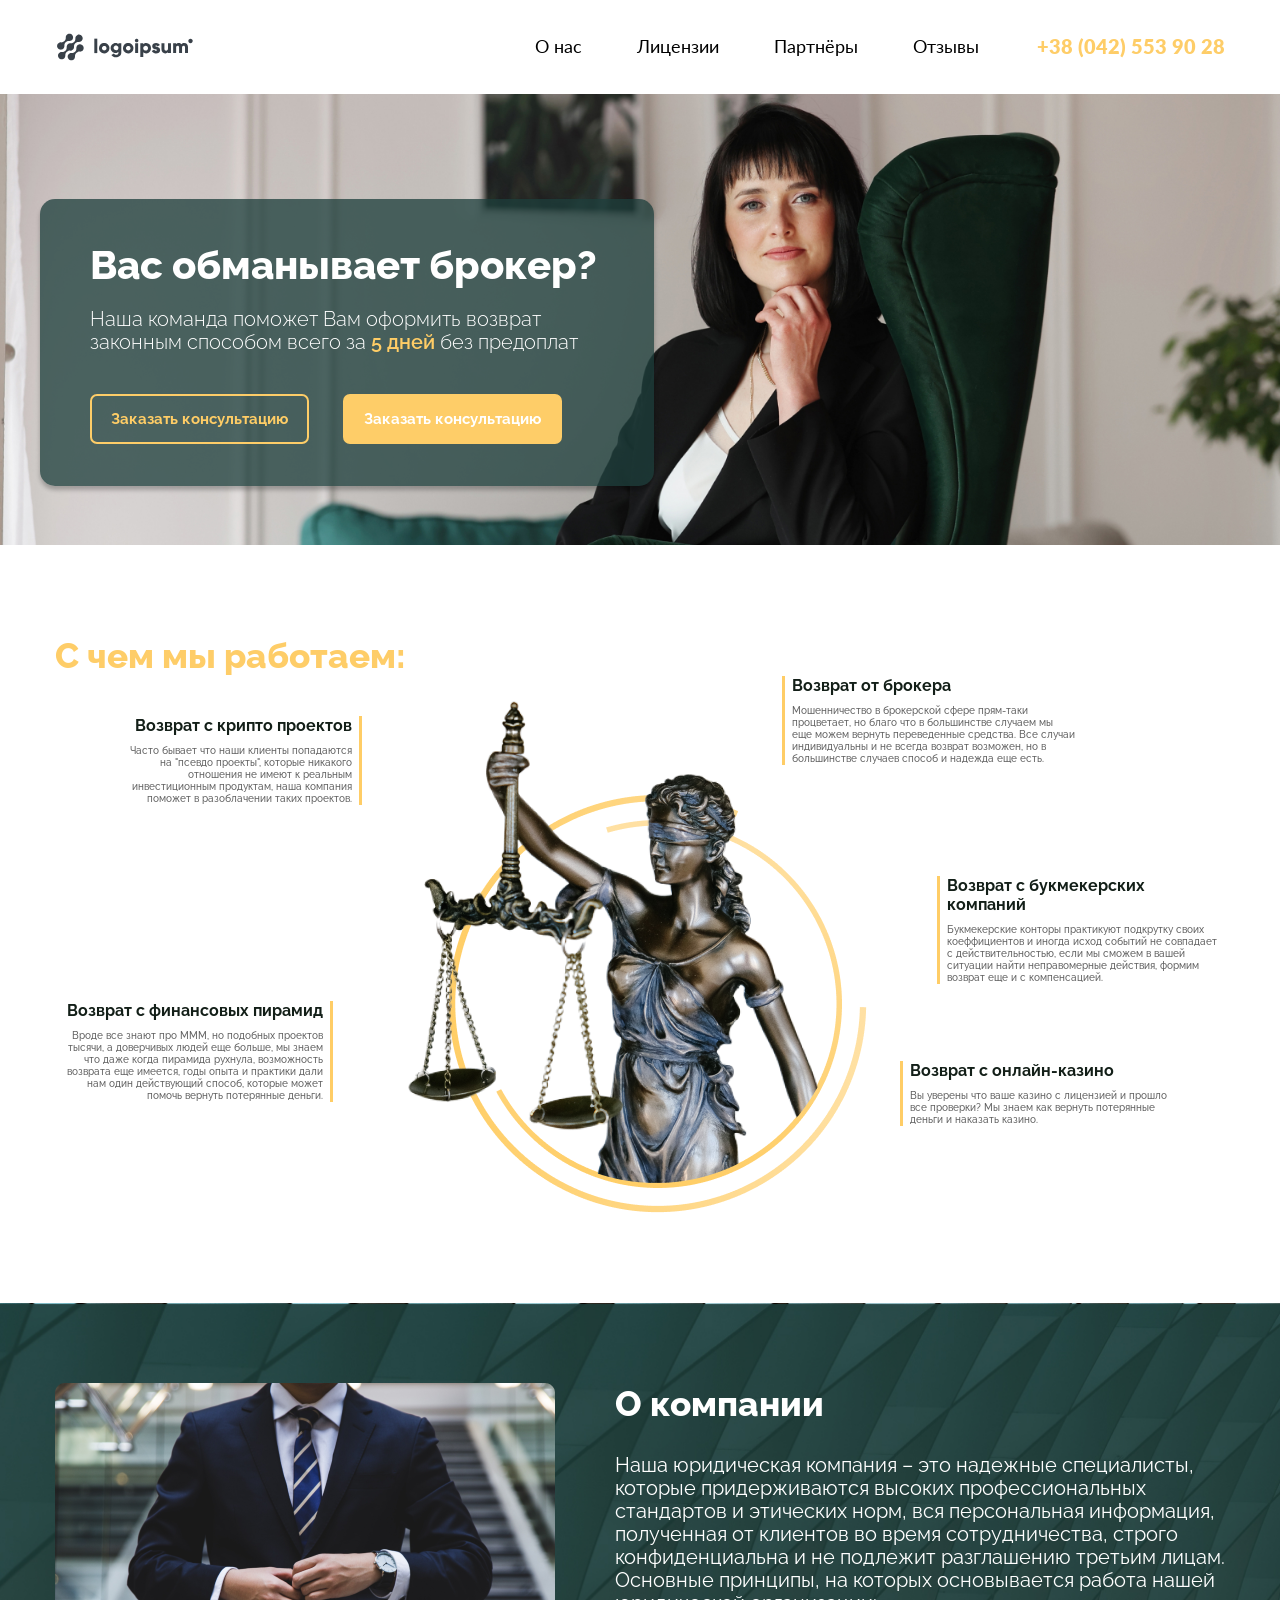
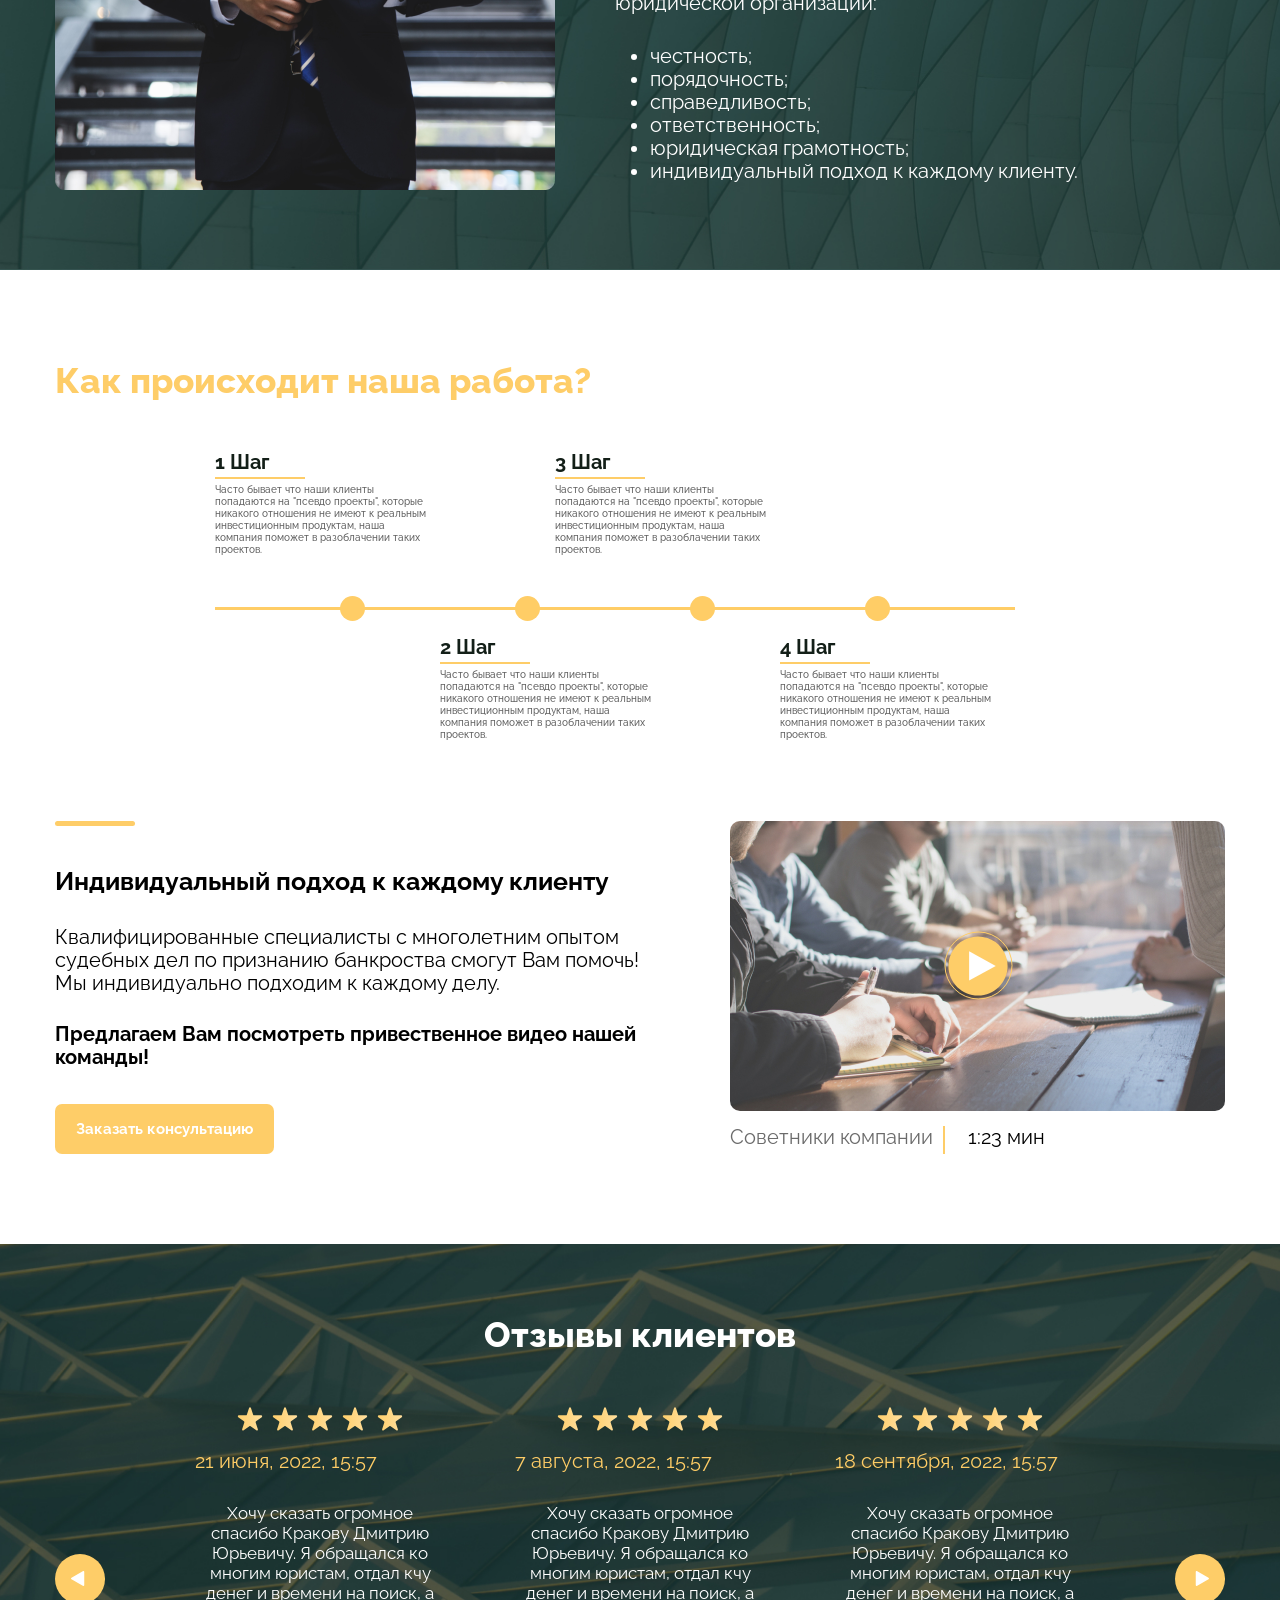
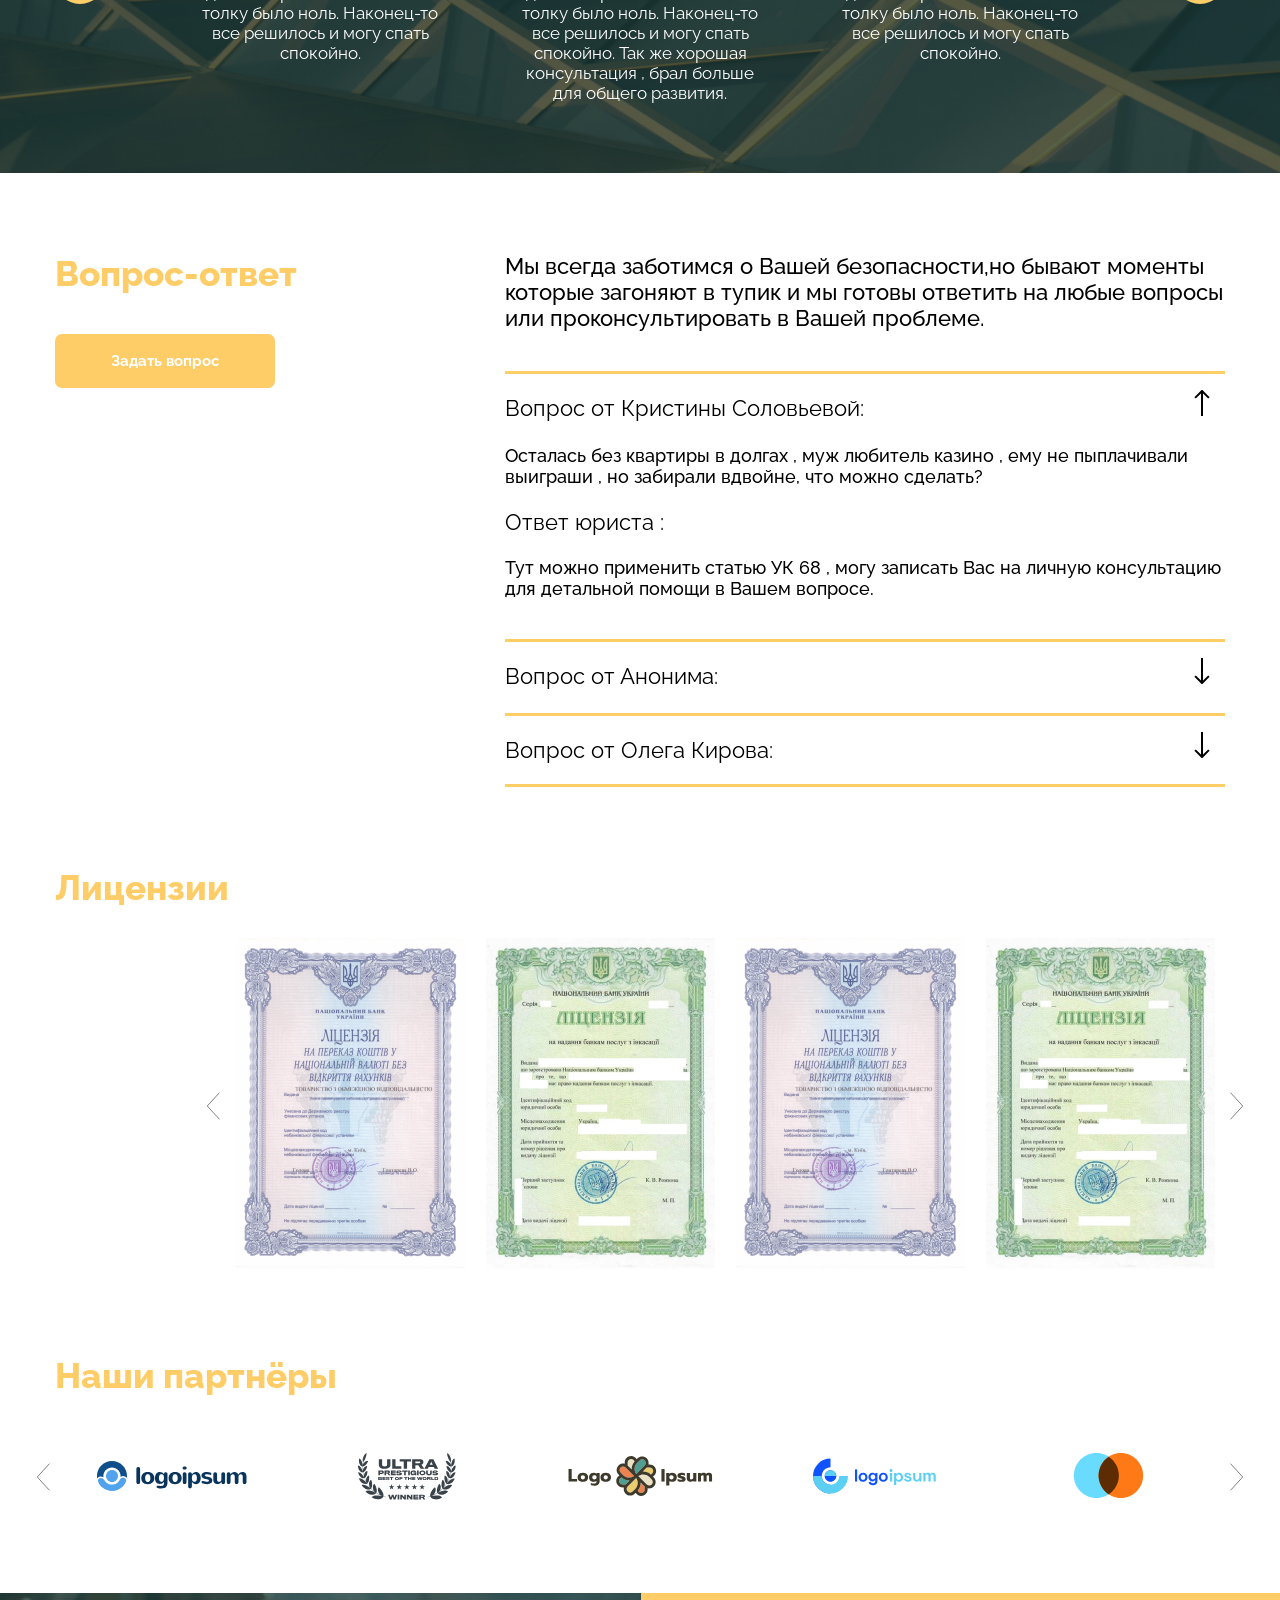
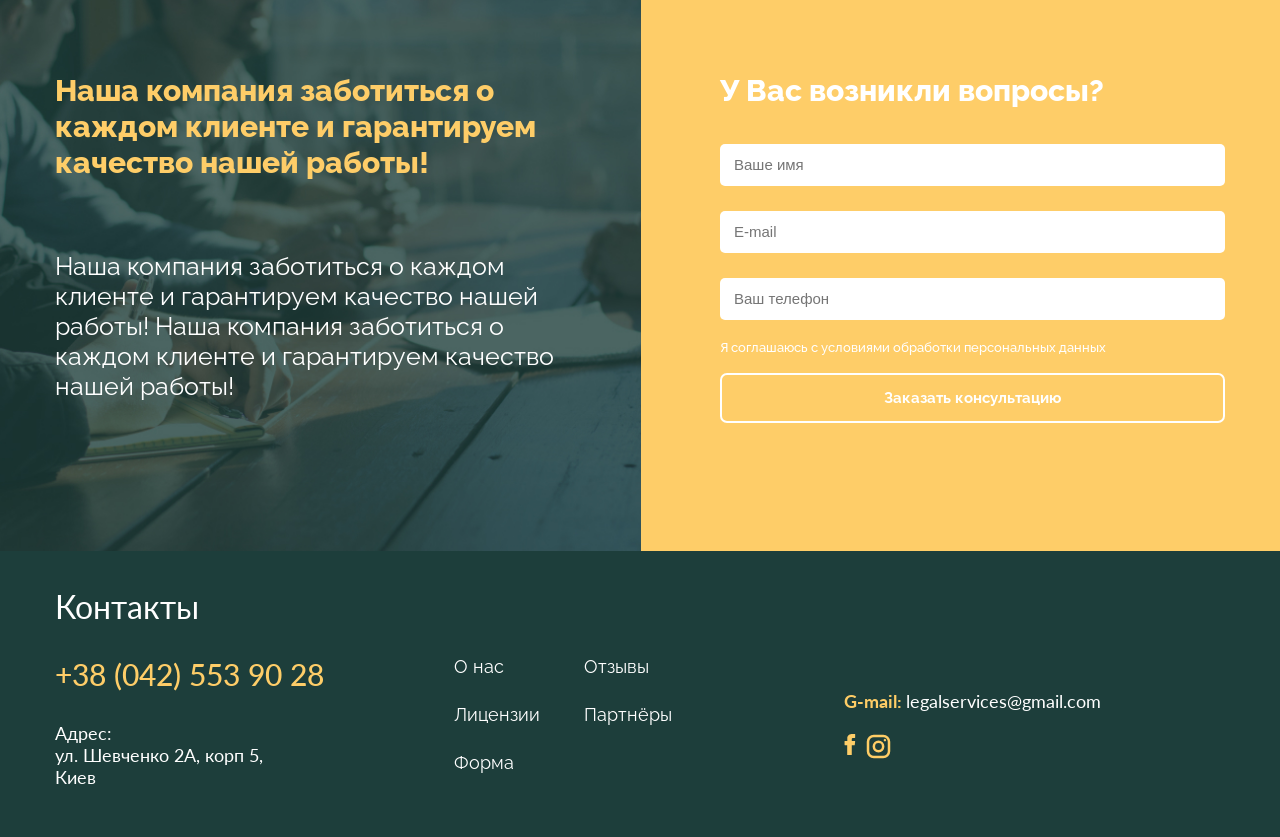
==== commit bd8d1eaa: "first mob" ====
--- a/src/preview/index.html
+++ b/src/preview/index.html
@@ -35,7 +35,7 @@
                 <img src="../static/images/general/logo.svg">
             </a>
         </div>
-        <div class="header-nav is-hidden">
+        <div class="header-nav">
             <ul>
                 <li>
                     <a href="#about">О нас</a>
@@ -58,11 +58,9 @@
                 </li>
             </ul>
         </div>
-    </div>
-    <div class="header-overlay">
-        <svg class="icon icon-cross">
-            <use xlink:href="#ic-cross"></use>
-        </svg>
+        <div class="header-btn">
+            <span></span>
+        </div>
     </div>
 </header>
 	<!--page-content-->
@@ -484,7 +482,7 @@
                     <a href="tel:+380425539028" target="_blank">+38 (042) 553 90 28</a>
                 </div>
                 <div class="footer-address">
-                    Адрес:
+                    Адрес: <br>
                     ул. Шевченко 2А, корп 5, Киев
                 </div>
             </div>
@@ -524,84 +522,7 @@
         </div>
     </div>
 </footer>
-<div class="popup popup-registration" data-popup="registration">
-    <div class="popup-wrap">
-        <div class="popup-close">
-            <svg class="icon">
-                <use xlink:href="#ic-cross"></use>
-            </svg>
-        </div>
-        <div class="popup-title">Зареєструйся безкоштовно</div>
-        <div class="popup-subtitle">Заповніть форму нижче і наш менеджер зв'яжеться з Вами</div>
-        <form>
-            <label class="label">
-                <input class="input" type="text" name="registration-name" placeholder="Ваше ім'я">
-            </label>
-            <label class="label">
-                <input class="input" type="email" name="registration-email" placeholder="Ваш email">
-            </label>
-            <label class="label">
-                <input class="input" type="tel" name="registration-phone" placeholder="Ваш телефон">
-            </label>
-            <button type="submit" class="btn btn-black">
-                <span>Надісати</span>
-            </button>
-        </form>
-    </div>
-    <div class="popup-overlay"></div>
-</div>
-<div class="popup auto-europe" data-popup="auto-europe">
-    <div class="popup-wrap">
-        <div class="popup-close">
-            <svg class="icon">
-                <use xlink:href="#ic-cross"></use>
-            </svg>
-        </div>
-        <div class="popup-title">Авто в Європі</div>
-        <div class="popup-subtitle">Заповніть форму нижче і наш менеджер зв'яжеться з Вами</div>
-        <form>
-            <label class="label">
-                <input class="input" type="text" name="registration-name" placeholder="Ваше ім'я">
-            </label>
-            <label class="label">
-                <input class="input" type="email" name="registration-email" placeholder="Ваш email">
-            </label>
-            <label class="label">
-                <input class="input" type="tel" name="registration-phone" placeholder="Ваш телефон">
-            </label>
-            <button type="submit" class="btn btn-black">
-                <span>Надісати</span>
-            </button>
-        </form>
-    </div>
-    <div class="popup-overlay"></div>
-</div>
-<div class="popup auto-availability" data-popup="auto-availability">
-    <div class="popup-wrap">
-        <div class="popup-close">
-            <svg class="icon">
-                <use xlink:href="#ic-cross"></use>
-            </svg>
-        </div>
-        <div class="popup-title">Авто на складі</div>
-        <div class="popup-subtitle">Заповніть форму нижче і наш менеджер зв'яжеться з Вами</div>
-        <form>
-            <label class="label">
-                <input class="input" type="text" name="registration-name" placeholder="Ваше ім'я">
-            </label>
-            <label class="label">
-                <input class="input" type="email" name="registration-email" placeholder="Ваш email">
-            </label>
-            <label class="label">
-                <input class="input" type="tel" name="registration-phone" placeholder="Ваш телефон">
-            </label>
-            <button type="submit" class="btn btn-black">
-                <span>Надісати</span>
-            </button>
-        </form>
-    </div>
-    <div class="popup-overlay"></div>
-</div>
+
 
 </div>
 <!--end-page-wrapper-->
--- a/src/static/css/index.css
+++ b/src/static/css/index.css
@@ -1104,16 +1104,19 @@
   left: 0;
   right: 0;
   width: 100%;
-  padding: 32px;
+  padding: 32px 0;
   background: #ffffff; }
   .header.scroll-nav {
     box-shadow: 0px 0px 5px 0px rgba(0, 0, 0, 0.25); }
   .header .container {
     display: flex;
-    justify-content: space-between; }
+    justify-content: space-between;
+    align-items: center; }
   .header ul {
     list-style: none;
     padding: 0; }
+  .header-logo a {
+    display: block; }
   .header-nav {
     margin: 0 58px 0 auto; }
     .header-nav ul {
@@ -1143,9 +1146,43 @@
 .page-content {
   padding-top: 94px; }
 
+.header-btn {
+  display: none;
+  position: relative;
+  width: 20px;
+  height: 14px;
+  margin: 0 0 0 10px; }
+  .header-btn:before, .header-btn:after, .header-btn span {
+    position: absolute;
+    background: #FFCD66;
+    width: 100%;
+    height: 2px;
+    right: 0;
+    transition: all ease 300ms; }
+  .header-btn:before, .header-btn:after {
+    content: ''; }
+  .header-btn:before {
+    top: 0; }
+  .header-btn:after {
+    top: calc(100% - 2px); }
+  .header-btn span {
+    top: 50%;
+    margin-top: -1px; }
+  .header-btn.active:before, .header-btn.active:after {
+    content: '';
+    width: 100%;
+    top: 50%;
+    margin-top: -2px; }
+  .header-btn.active span {
+    opacity: 0; }
+  .header-btn.active:before {
+    transform: rotate(45deg); }
+  .header-btn.active:after {
+    transform: rotate(-45deg); }
+
 .footer {
   background: #1D3E3B;
-  padding: 37px; }
+  padding: 37px 0; }
   .footer-title {
     font-family: "Lato", sans-serif;
     font-style: normal;
@@ -1214,9 +1251,6 @@
     display: flex;
     flex-direction: column;
     justify-content: center; }
-
-.popup {
-  display: none; }
 
 .hero {
   padding: 0;
@@ -1467,7 +1501,9 @@
       margin-bottom: 10px;
       position: relative;
       max-width: 495px;
-      max-height: 290px; }
+      max-height: 290px;
+      border-radius: 10px;
+      overflow: hidden; }
       .step-media__video video {
         width: 100%;
         height: 100%;
@@ -1547,94 +1583,91 @@
   .reviews-next {
     right: 0; }
 
-.question .container {
-  display: flex;
-  justify-content: space-between; }
-
-.question-link .btn-primary {
-  padding: 16px 54px; }
-
-.question-info {
-  max-width: 320px; }
-  .question-info .title-section {
-    margin-bottom: 40px; }
-
-.question-desc {
-  max-width: 720px; }
-
-.question-text {
-  font-weight: 500;
-  font-size: 22px;
-  line-height: 26px;
-  color: #000000;
-  margin-bottom: 40px; }
-
-.question-item {
-  position: relative; }
-  .question-item:before {
-    position: absolute;
-    content: '';
-    top: 0;
-    left: 0;
-    width: 100%;
-    height: 3px;
-    background: #FFCD66; }
-  .question-item:last-of-type:after {
-    position: absolute;
-    content: '';
-    bottom: 0;
-    left: 0;
-    width: 100%;
-    height: 3px;
-    background: #FFCD66; }
-  .question-item.active .question-item__title:after {
-    transform: rotate(0deg); }
-  .question-item__title {
-    padding: 24px 40px 24px 0;
-    font-weight: 400;
+.question {
+  padding: 80px 0 40px; }
+  .question .container {
+    display: flex;
+    justify-content: space-between; }
+  .question-link .btn-primary {
+    padding: 16px 54px; }
+  .question-info {
+    max-width: 320px; }
+    .question-info .title-section {
+      margin-bottom: 40px; }
+  .question-desc {
+    max-width: 720px; }
+  .question-text {
+    font-weight: 500;
     font-size: 22px;
     line-height: 26px;
     color: #000000;
-    cursor: pointer;
+    margin-bottom: 40px; }
+  .question-item {
     position: relative; }
-    .question-item__title:after {
+    .question-item:before {
       position: absolute;
       content: '';
-      right: 15px;
-      top: 50%;
-      margin-top: -18px;
-      width: 16px;
-      height: 26px;
-      background-image: url("data:image/svg+xml,%3Csvg xmlns='http://www.w3.org/2000/svg' width='16' height='26' viewBox='0 0 16 26' fill='none'%3E%3Cpath d='M8.70711 0.292892C8.31658 -0.0976315 7.68342 -0.0976315 7.29289 0.292892L0.928932 6.65685C0.538408 7.04738 0.538408 7.68054 0.928932 8.07107C1.31946 8.46159 1.95262 8.46159 2.34315 8.07107L8 2.41421L13.6569 8.07107C14.0474 8.46159 14.6805 8.46159 15.0711 8.07107C15.4616 7.68054 15.4616 7.04738 15.0711 6.65685L8.70711 0.292892ZM9 26L9 1H7L7 26H9Z' fill='black'/%3E%3C/svg%3E");
-      background-size: cover;
-      background-repeat: no-repeat;
-      transform: rotate(180deg); }
-  .question-item__text {
-    font-weight: 500;
-    font-size: 18px;
-    line-height: 21px;
-    color: #000000;
-    margin-bottom: 40px;
-    visibility: hidden;
-    position: absolute;
-    left: -9999px;
-    top: -9999px;
-    margin-top: 50px;
-    opacity: 0;
-    transition: margin-top 0.7s ease, opacity 0.4s ease; }
-    .question-item__text span {
-      display: block;
-      margin: 22px 0;
+      top: 0;
+      left: 0;
+      width: 100%;
+      height: 3px;
+      background: #FFCD66; }
+    .question-item:last-of-type:after {
+      position: absolute;
+      content: '';
+      bottom: 0;
+      left: 0;
+      width: 100%;
+      height: 3px;
+      background: #FFCD66; }
+    .question-item.active .question-item__title:after {
+      transform: rotate(0deg); }
+    .question-item__title {
+      padding: 24px 40px 24px 0;
+      font-weight: 400;
       font-size: 22px;
-      font-weight: 400;
-      line-height: 26px; }
-    .question-item__text.active {
-      visibility: visible;
-      position: relative;
-      left: 0;
-      top: 0;
-      margin-top: 0;
-      opacity: 1; }
+      line-height: 26px;
+      color: #000000;
+      cursor: pointer;
+      position: relative; }
+      .question-item__title:after {
+        position: absolute;
+        content: '';
+        right: 15px;
+        top: 50%;
+        margin-top: -18px;
+        width: 16px;
+        height: 26px;
+        background-image: url("data:image/svg+xml,%3Csvg xmlns='http://www.w3.org/2000/svg' width='16' height='26' viewBox='0 0 16 26' fill='none'%3E%3Cpath d='M8.70711 0.292892C8.31658 -0.0976315 7.68342 -0.0976315 7.29289 0.292892L0.928932 6.65685C0.538408 7.04738 0.538408 7.68054 0.928932 8.07107C1.31946 8.46159 1.95262 8.46159 2.34315 8.07107L8 2.41421L13.6569 8.07107C14.0474 8.46159 14.6805 8.46159 15.0711 8.07107C15.4616 7.68054 15.4616 7.04738 15.0711 6.65685L8.70711 0.292892ZM9 26L9 1H7L7 26H9Z' fill='black'/%3E%3C/svg%3E");
+        background-size: cover;
+        background-repeat: no-repeat;
+        transform: rotate(180deg); }
+    .question-item__text {
+      font-weight: 500;
+      font-size: 18px;
+      line-height: 21px;
+      color: #000000;
+      margin-bottom: 40px;
+      visibility: hidden;
+      position: absolute;
+      left: -9999px;
+      top: -9999px;
+      margin-top: 50px;
+      opacity: 0;
+      transition: margin-top 0.7s ease, opacity 0.4s ease; }
+      .question-item__text span {
+        display: block;
+        margin: 22px 0;
+        font-size: 22px;
+        font-weight: 400;
+        line-height: 26px; }
+      .question-item__text.active {
+        visibility: visible;
+        position: relative;
+        left: 0;
+        top: 0;
+        margin-top: 0;
+        opacity: 1; }
 
 .license .title-section, .partner .title-section {
   margin-bottom: 30px; }
@@ -1648,6 +1681,9 @@
     width: calc(100% + 40px);
     margin-top: -16px; }
 
+.license .slide img, .partner .slide img {
+  margin: 0 auto; }
+
 .license-prev, .license-next, .partner-prev, .partner-next {
   cursor: pointer;
   position: absolute; }
@@ -1666,6 +1702,9 @@
 .license-slider {
   max-width: 1000px;
   margin: 0 0 0 auto; }
+
+.license .slide {
+  text-align: center; }
 
 .partner {
   padding: 40px 0 90px; }
@@ -1689,6 +1728,7 @@
     position: absolute;
     left: 0;
     top: 0;
+    height: 100%;
     width: calc(50% + 1px); }
     .contact .bg-contact img {
       width: 100%;
@@ -1752,3 +1792,525 @@
         color: #FECD68;
         border-color: #fff;
         background: #fff; }
+
+@media screen and (max-width: 1250px) {
+  .license-slider {
+    max-width: 100%;
+    margin: 0; }
+  .license-prev, .partner-prev {
+    left: 15px; }
+  .license-next, .partner-next {
+    right: 15px; } }
+
+@media screen and (max-width: 1200px) {
+  .header {
+    padding: 20px 0; }
+  .page-content {
+    padding-top: 70px; }
+  .hero-media {
+    top: 175px;
+    height: 540px; }
+    .hero-media img {
+      width: 100%;
+      height: 100%;
+      object-fit: cover; }
+  .hero-desc {
+    max-width: 480px;
+    padding: 20px; }
+  .hero-title {
+    font-size: 30px;
+    line-height: 37px;
+    margin-bottom: 10px; }
+  .hero-text {
+    margin-bottom: 20px; }
+  .hero-button {
+    flex-wrap: wrap; }
+    .hero-button a {
+      width: auto;
+      margin-bottom: 10px; }
+  .work-media {
+    height: 537px;
+    padding-right: 140px;
+    padding-top: 30px;
+    flex-direction: column; }
+    .work-media img {
+      width: 400px; }
+  .step-title {
+    padding-top: 10px; }
+  .step-wrap {
+    padding-left: 0; }
+  .step-description {
+    align-items: flex-start; }
+  .about-desc, .about-media {
+    max-width: 450px; }
+  .about-media img {
+    width: 100%; }
+  .step-des {
+    max-width: 450px; }
+  .step-media {
+    max-width: 450px; }
+  .reviews-slider {
+    max-width: 790px; }
+  .question-desc {
+    max-width: 640px; }
+  .footer-phone a {
+    font-size: 18px;
+    line-height: 22px; } }
+
+@media screen and (max-width: 992px) {
+  .header-btn {
+    display: block; }
+  .header:before {
+    position: absolute;
+    top: 100%;
+    content: '';
+    left: 0;
+    width: 100%;
+    height: 100vh;
+    z-index: -1;
+    opacity: 0;
+    visibility: hidden;
+    background: rgba(0, 0, 0, 0.4);
+    transition: all ease 300ms; }
+  .header:after {
+    position: absolute;
+    top: 0;
+    content: '';
+    right: 0;
+    width: 200px;
+    height: 100vh;
+    background: #ffffff;
+    opacity: 0; }
+  .header-nav {
+    transition: all ease 300ms;
+    opacity: 0;
+    visibility: hidden;
+    z-index: -1;
+    position: absolute;
+    top: 100%;
+    right: 0; }
+    .header-nav ul {
+      flex-direction: column;
+      width: 100px; }
+    .header-nav li {
+      margin: 0 0 10px; }
+  .header-phone {
+    transition: all ease 300ms;
+    position: absolute;
+    top: 220px;
+    right: 15px;
+    opacity: 0;
+    visibility: hidden;
+    z-index: -1; }
+    .header-phone a {
+      font-size: 16px;
+      line-height: 18px; }
+  .header.active .header-nav {
+    opacity: 1;
+    visibility: visible; }
+  .header.active .header-phone {
+    opacity: 1;
+    visibility: visible; }
+  .header.active:before {
+    opacity: 1;
+    visibility: visible; }
+  .header.active:after {
+    opacity: 1; }
+  .hero-desc {
+    left: 15px; }
+  .work {
+    padding: 40px 0; }
+    .work-item:nth-of-type(1), .work-item:nth-of-type(4) {
+      text-align: left;
+      max-width: 280px;
+      left: 0;
+      padding-right: 0;
+      padding-left: 10px; }
+      .work-item:nth-of-type(1):after, .work-item:nth-of-type(4):after {
+        right: auto;
+        left: 0; }
+    .work-item:nth-of-type(2) {
+      max-width: 280px;
+      right: 50px; }
+    .work-media {
+      padding-right: 50px;
+      padding-top: 45px; }
+      .work-media img {
+        width: 300px;
+        transform: scale(-1, 1); }
+  .title-section {
+    font-size: 30px;
+    line-height: 35px; }
+  .about {
+    padding: 30px 0; }
+    .about-media {
+      margin: 0 auto 30px; }
+    .about-desc {
+      max-width: 100%;
+      width: 100%; }
+    .about .text-section {
+      font-size: 14px;
+      line-height: 16px; }
+  .step-inner {
+    max-width: 100%; }
+  .step-line {
+    max-width: 100%; }
+  .step-item {
+    margin-right: 75px; }
+    .step-item:nth-of-type(3) {
+      margin-left: 75px; }
+  .step__numb {
+    font-size: 15px;
+    line-height: 18px; }
+  .step {
+    padding: 50px 0; }
+    .step-title {
+      font-size: 20px;
+      line-height: 23px;
+      margin-bottom: 20px; }
+    .step-text {
+      font-size: 15px;
+      line-height: 18px; }
+      .step-text p {
+        font-size: 15px;
+        line-height: 18px; }
+      .step-text b {
+        font-size: 15px;
+        line-height: 18px; }
+    .step-media {
+      max-width: 350px; }
+    .step-des {
+      max-width: 350px; }
+  .reviews {
+    padding: 34px 0; }
+    .reviews-slider {
+      max-width: 600px; }
+  .question {
+    padding: 35px 0 130px;
+    position: relative; }
+    .question .container {
+      flex-direction: column; }
+    .question-info {
+      width: 100%;
+      max-width: 100%;
+      text-align: left; }
+    .question-link {
+      position: absolute;
+      bottom: 35px;
+      left: 0;
+      right: 0;
+      text-align: center;
+      z-index: 3; }
+    .question-desc {
+      max-width: 100%; }
+  .contact .title-contact {
+    font-size: 20px;
+    line-height: 24px;
+    margin-bottom: 30px; }
+  .contact .text-contact {
+    font-size: 15px;
+    line-height: 18px; }
+  .contact-form {
+    padding: 36px 20px 29px; }
+    .contact-form__title {
+      font-size: 20px;
+      line-height: 23px;
+      margin-bottom: 20px;
+      text-align: center; }
+    .contact-form label {
+      margin-bottom: 15px; }
+    .contact-form input {
+      padding: 9px 14px; }
+    .contact-form .modal-group {
+      margin: -5px 0 10px; }
+    .contact-form .btn-secondary {
+      padding: 8px 19px; }
+  .contact-desc {
+    padding: 53px 34px 40px 0; }
+  .footer-title {
+    font-size: 25px;
+    line-height: 30px;
+    margin-bottom: 30px; }
+  .footer-phone a {
+    font-size: 25px;
+    line-height: 30px; }
+  .footer-wrap {
+    flex-wrap: wrap; }
+  .footer-nav {
+    margin: 0 0 0 auto;
+    width: 200px; }
+  .footer-item:nth-of-type(2) {
+    margin: 0 0 0 auto; }
+  .footer-item:last-of-type {
+    width: 100%;
+    display: flex;
+    flex-direction: row;
+    justify-content: space-between; } }
+
+@media screen and (max-width: 768px) {
+  .title-section {
+    font-size: 24px;
+    line-height: 28px; }
+  .hero-media {
+    height: 760px;
+    overflow: hidden; }
+    .hero-media img {
+      transform: scale(-1, 1);
+      object-position: -920px 0; }
+  .hero-desc {
+    left: 15px;
+    right: 15px;
+    max-width: 100%;
+    top: auto;
+    bottom: 35px; }
+  .hero-title {
+    font-size: 24px;
+    line-height: 28px;
+    margin-bottom: 15px; }
+  .hero-text {
+    font-weight: 300;
+    font-size: 14px;
+    line-height: 16px;
+    margin-bottom: 30px; }
+  .work {
+    padding: 30px 0; }
+    .work-item:nth-of-type(1) {
+      top: 30px;
+      max-width: 255px; }
+    .work-item:nth-of-type(2) {
+      right: 0;
+      top: 30px; }
+    .work-item:nth-of-type(3) {
+      top: 180px;
+      max-width: 280px; }
+    .work-item:nth-of-type(4) {
+      left: auto;
+      right: 0;
+      top: 360px; }
+    .work-item:nth-of-type(5) {
+      right: auto;
+      top: 475px; }
+    .work-media {
+      padding-right: 0;
+      padding-top: 125px; }
+      .work-media img {
+        margin: 0 0 0 -50px; }
+  .step {
+    padding: 35px 0;
+    overflow: hidden; }
+    .step-inner {
+      flex-direction: column; }
+    .step-line {
+      transform: rotate(0);
+      height: 90%;
+      flex-direction: column;
+      width: 1px;
+      padding: 40px 0;
+      top: 0;
+      right: 0;
+      left: 0;
+      margin: 0 auto 0; }
+      .step-line:before {
+        width: 3px;
+        height: 100%;
+        top: 0;
+        margin-top: 0; }
+      .step-line span {
+        margin-left: -11px; }
+    .step-item {
+      margin-right: 0;
+      max-width: 250px;
+      width: 40%; }
+      .step-item:nth-of-type(1) {
+        margin: 0 0 60px auto; }
+      .step-item:nth-of-type(2) {
+        margin: 0 0 0 auto; }
+      .step-item:nth-of-type(3) {
+        margin: -210px 0 70px 0; }
+      .step-item__numb {
+        font-size: 15px;
+        line-height: 18px; }
+    .step-des {
+      max-width: 100%;
+      width: 100%;
+      margin-bottom: 30px; }
+    .step-media {
+      max-width: 100%;
+      justify-content: center; }
+      .step-media .play-button img {
+        width: 44px;
+        height: 44px; }
+      .step-media__title, .step-media__time {
+        font-size: 15px;
+        line-height: 18px; }
+  .reviews {
+    padding: 34px 0 45px; }
+    .reviews .title-section {
+      margin-bottom: 25px; }
+    .reviews-prev, .reviews-next {
+      width: 30px;
+      height: 30px; }
+      .reviews-prev img, .reviews-next img {
+        width: 100%; }
+    .reviews-item {
+      max-width: 180px; }
+      .reviews-item__date {
+        font-size: 17px;
+        line-height: 20px;
+        text-align: center;
+        margin-bottom: 20px; }
+      .reviews-item__text {
+        font-size: 14px;
+        line-height: 16px; }
+  .question .title-section {
+    margin-bottom: 25px; }
+  .question-text {
+    font-weight: 500;
+    font-size: 16px;
+    line-height: 19px;
+    margin-bottom: 20px; }
+  .question-item__title {
+    font-weight: 400;
+    font-size: 16px;
+    line-height: 19px;
+    padding: 15px 40px 15px 0; }
+    .question-item__title:after {
+      margin-top: -10px;
+      width: 12px;
+      height: 18px; }
+  .question-item__text {
+    font-weight: 500;
+    font-size: 14px;
+    line-height: 16px;
+    margin-bottom: 10px; }
+    .question-item__text span {
+      font-size: 16px;
+      line-height: 19px; }
+  .license-slider, .partner-slider {
+    max-width: calc(100% - 30px);
+    margin: 0 auto; }
+  .license-next, .partner-next {
+    right: 0; }
+  .license-prev, .partner-prev {
+    left: 0; }
+  .license .slide a {
+    display: block;
+    width: 100%; }
+  .license .slide img {
+    width: 100%; }
+  .partner {
+    padding: 40px 0 35px; }
+  .contact .container {
+    flex-direction: column; }
+  .contact-desc {
+    width: 100%; }
+  .contact-form {
+    width: 100%; }
+  .contact .bg-contact {
+    width: 100%;
+    height: 210px; } }
+
+@media screen and (max-width: 576px) {
+  .hero-media img {
+    object-position: -1080px 0; }
+  .hero-button .btn-secondary {
+    margin-right: 0; }
+  .work-item__title {
+    font-size: 13px;
+    line-height: 16px; }
+  .work-item:nth-of-type(1) {
+    top: 100px;
+    text-align: right;
+    max-width: 200px;
+    left: auto;
+    right: 0;
+    padding-left: 0;
+    padding-right: 11px; }
+    .work-item:nth-of-type(1):after {
+      right: 0;
+      left: auto; }
+  .work-item:nth-of-type(2) {
+    top: 230px;
+    text-align: right;
+    max-width: 200px;
+    padding-left: 0;
+    padding-right: 10px; }
+    .work-item:nth-of-type(2):after {
+      right: 0;
+      left: auto; }
+  .work-item:nth-of-type(3) {
+    text-align: left;
+    top: 390px;
+    max-width: 100%; }
+    .work-item:nth-of-type(3):after {
+      right: auto;
+      left: 0; }
+  .work-item:nth-of-type(4) {
+    left: auto;
+    right: 0;
+    top: 470px;
+    padding-left: 0;
+    padding-right: 10px;
+    max-width: 100%; }
+    .work-item:nth-of-type(4):after {
+      right: 0;
+      left: auto; }
+  .work-item:nth-of-type(5) {
+    right: auto;
+    top: 20px; }
+  .work-media {
+    padding-right: 0;
+    padding-top: 95px; }
+    .work-media img {
+      margin: 0 0 0 -70px; }
+  .contact .bg-contact {
+    width: 100%;
+    height: 250px; }
+  .contact-form {
+    padding: 56px 20px 29px; }
+  .footer-title {
+    font-size: 20px;
+    line-height: 24px;
+    margin-bottom: 30px; }
+  .footer-phone a {
+    font-size: 15px;
+    line-height: 18px;
+    margin-bottom: 15px; }
+  .footer-address {
+    font-size: 15px;
+    line-height: 18px; }
+  .footer-nav {
+    margin: -50px 0 0 auto;
+    width: 100px; }
+    .footer-nav a {
+      font-size: 13px;
+      line-height: 16px; }
+    .footer-nav li {
+      width: 100%;
+      margin-bottom: 13px; }
+  .footer-email span {
+    font-size: 15px;
+    line-height: 18px; }
+  .footer-email a {
+    font-size: 15px;
+    line-height: 18px; }
+  .footer-address {
+    max-width: 150px; } }
+
+@media screen and (max-width: 480px) {
+  .contact .bg-contact {
+    height: 290px; }
+  .hero-media img {
+    object-position: -1180px 0; } }
+
+@media screen and (max-width: 400px) {
+  .work-media img {
+    width: 200px; }
+  .work-item:nth-of-type(3) {
+    top: 350px; }
+  .work-item:nth-of-type(4) {
+    top: 440px; } }
+
+@media screen and (max-width: 380px) {
+  .contact .bg-contact {
+    height: 330px; } }
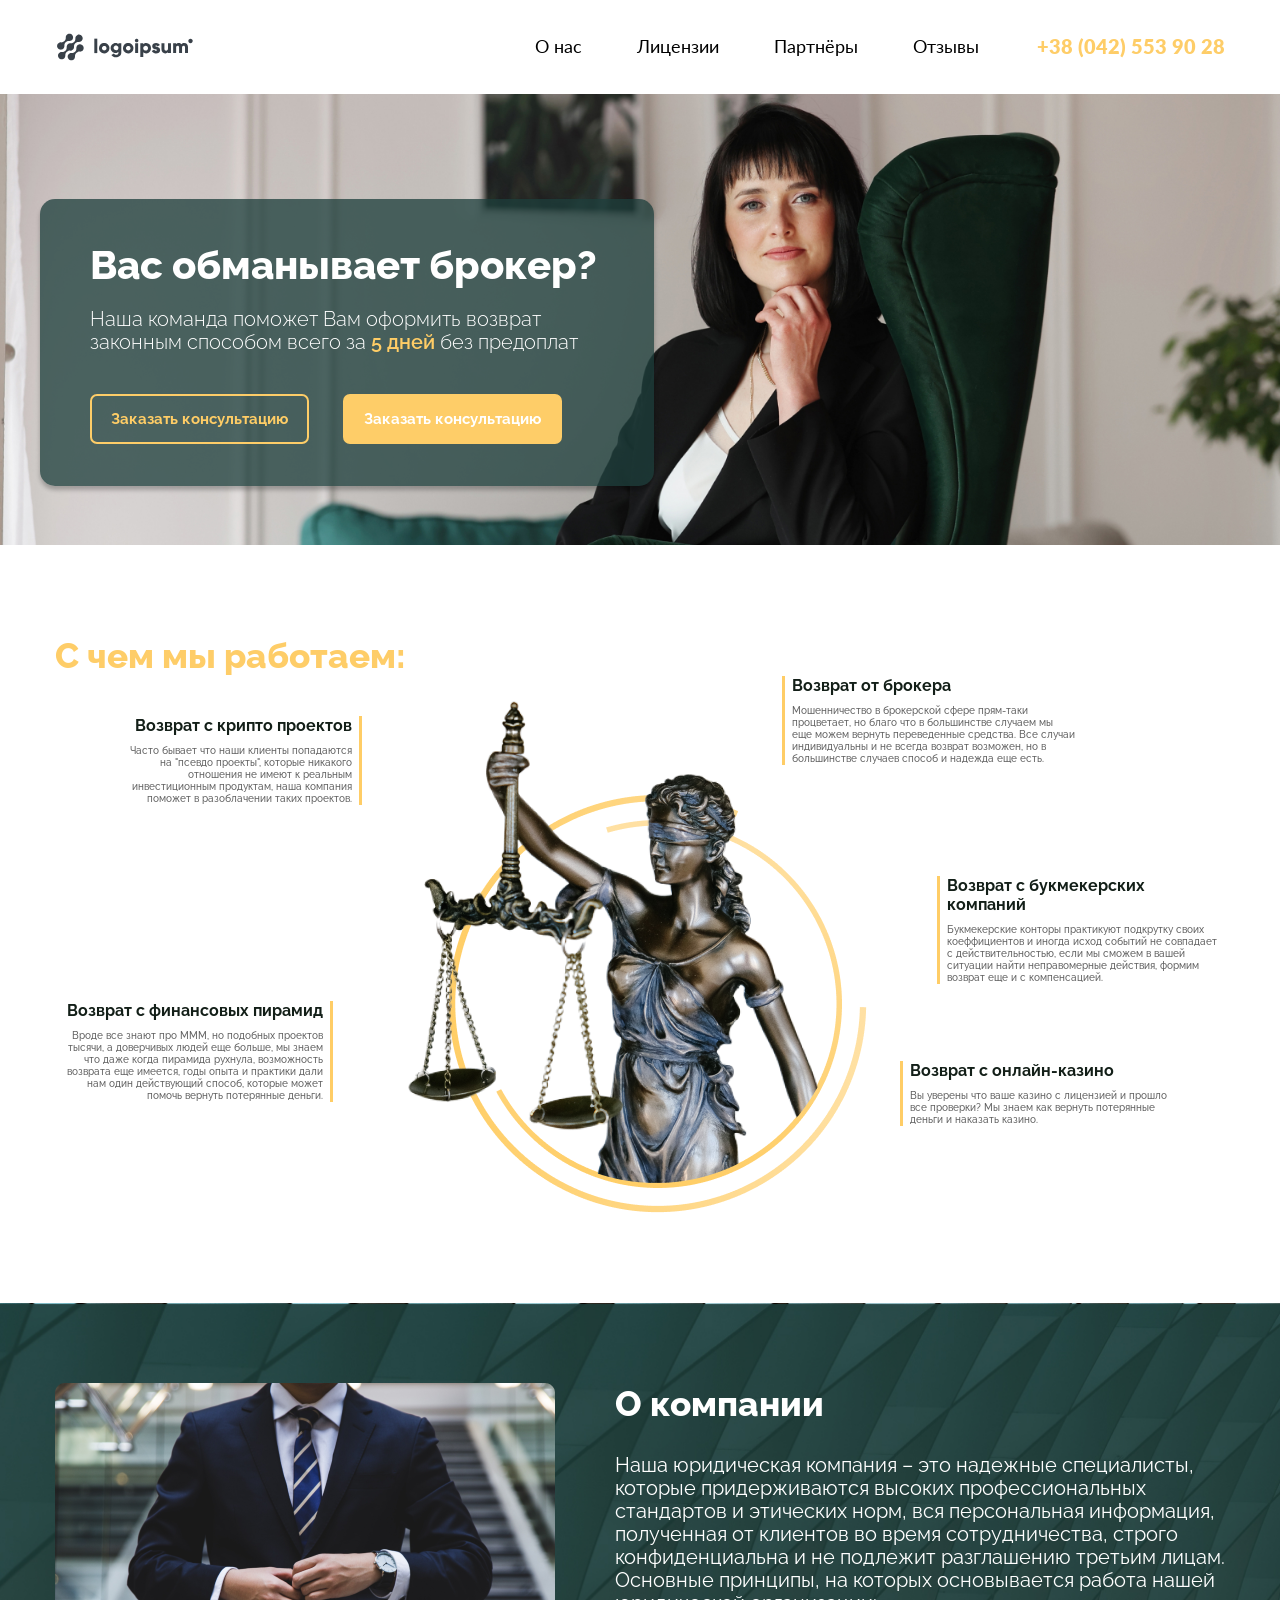
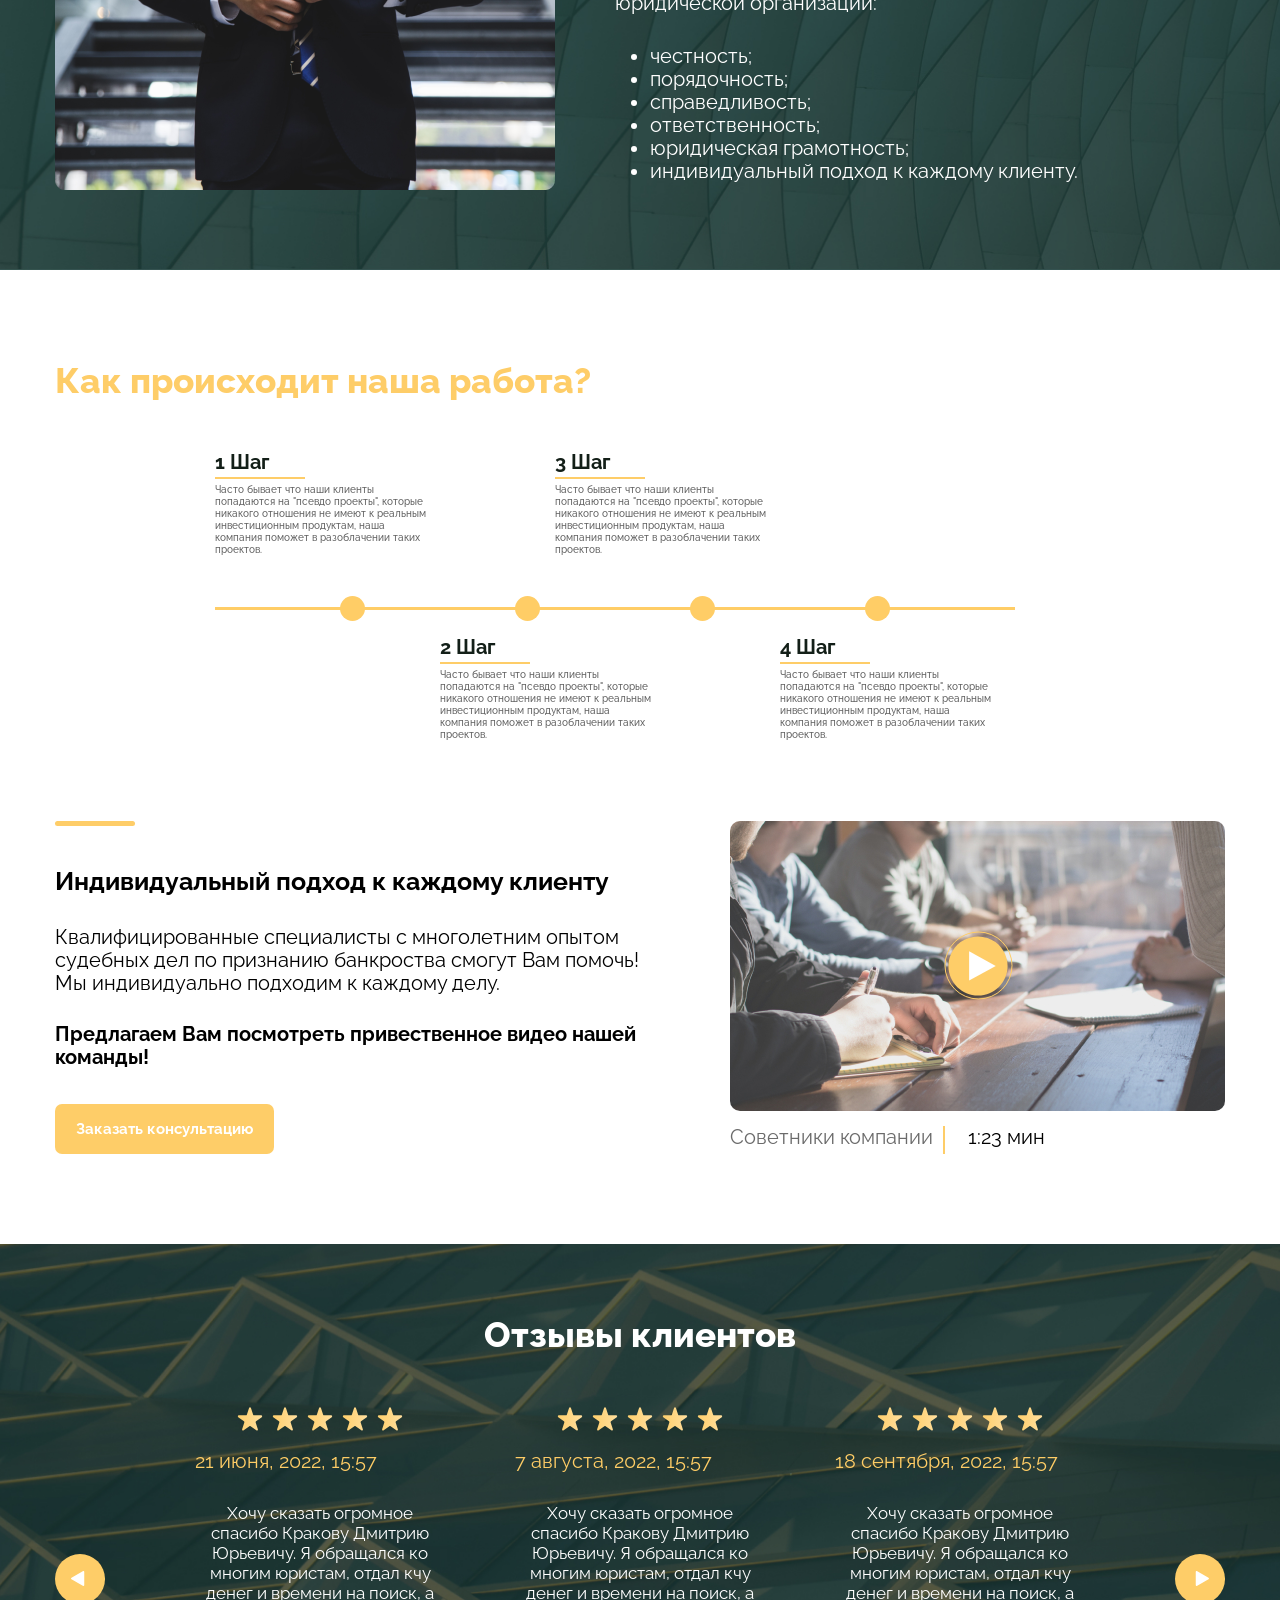
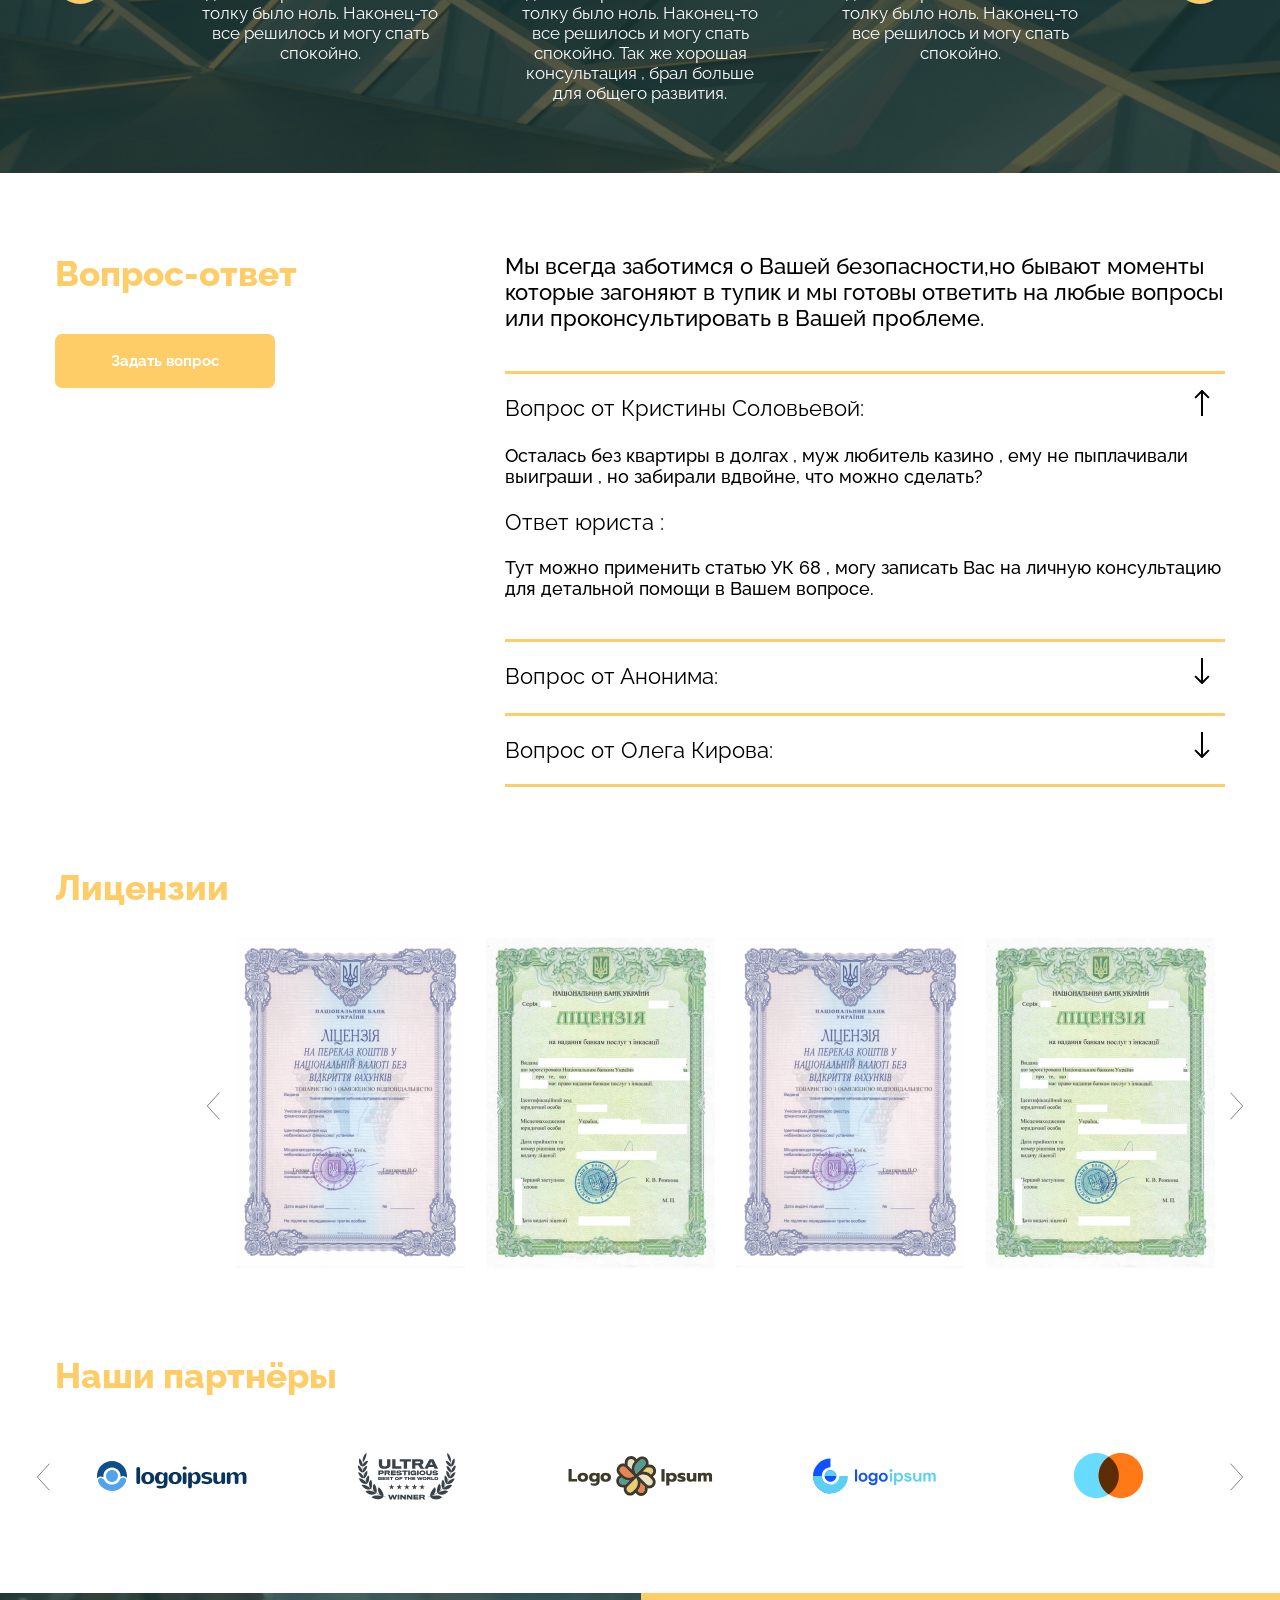
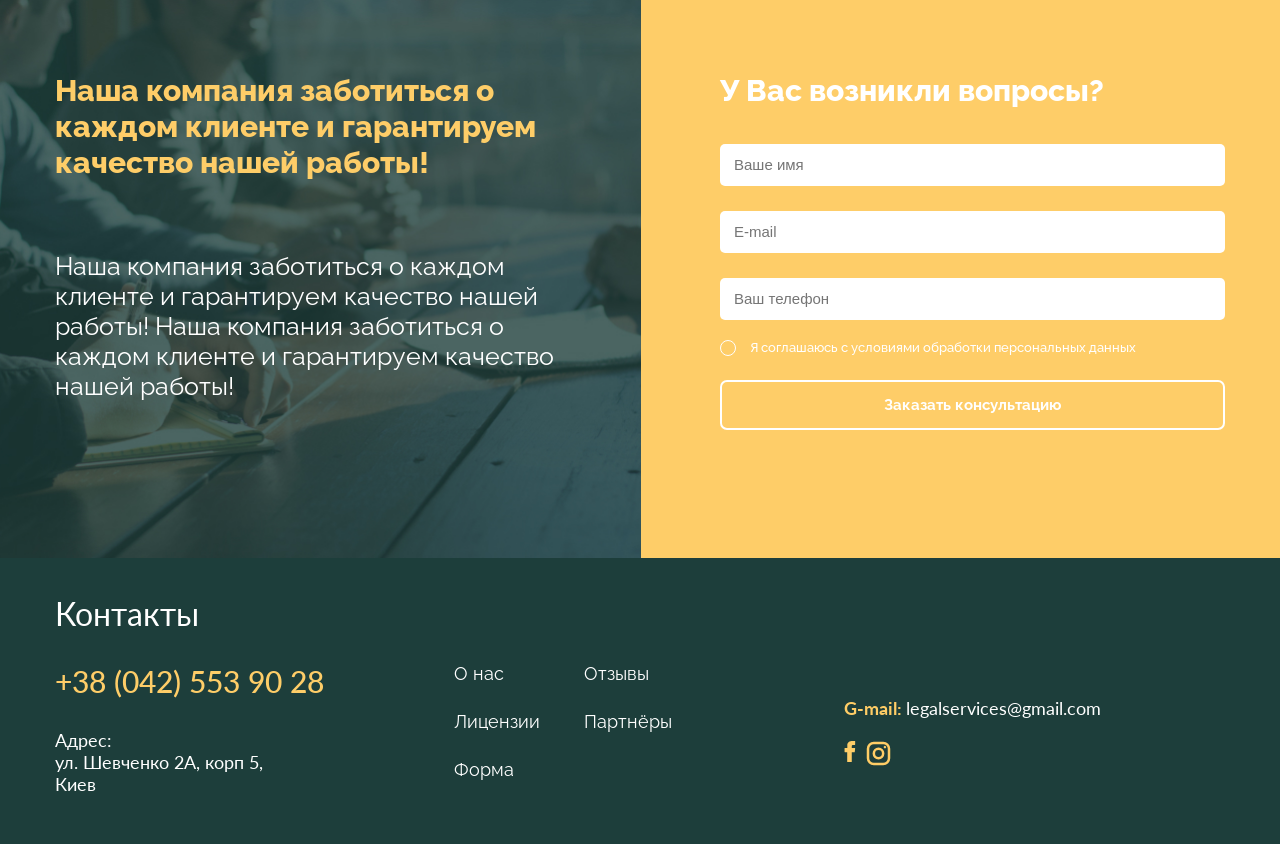
==== commit de6d16aa: "mob" ====
--- a/src/preview/index.html
+++ b/src/preview/index.html
@@ -462,7 +462,8 @@
                             <input type="tel" name="phone" placeholder="Ваш телефон">
                         </label>
                         <div class="modal-group">
-                            Я соглашаюсь с условиями обработки персональных данных
+                            <input type="checkbox" id="check">
+                            <label for="check">Я соглашаюсь с условиями обработки персональных данных</label>
                         </div>
                         <button type="submit" class="btn-secondary">Заказать консультацию</button>
                     </form>
--- a/src/static/css/index.css
+++ b/src/static/css/index.css
@@ -1782,7 +1782,34 @@
       line-height: 15px;
       text-align: left;
       color: #FFFFFF;
-      margin: -5px 0 18px; }
+      margin: -5px 0 18px;
+      position: relative; }
+      .contact-form .modal-group input {
+        opacity: 0;
+        visibility: hidden;
+        z-index: -1;
+        position: absolute; }
+        .contact-form .modal-group input:checked + label:after {
+          opacity: 1; }
+      .contact-form .modal-group label {
+        padding-left: 30px; }
+        .contact-form .modal-group label:before, .contact-form .modal-group label:after {
+          position: absolute;
+          content: '';
+          border-radius: 50%; }
+        .contact-form .modal-group label:before {
+          top: 0;
+          left: 0;
+          width: 16px;
+          height: 16px;
+          border: 1px solid #fff; }
+        .contact-form .modal-group label:after {
+          width: 6px;
+          height: 6px;
+          background: #fff;
+          top: 5px;
+          left: 5px;
+          opacity: 0; }
     .contact-form .btn-secondary {
       width: 100%;
       text-align: center;
@@ -1880,7 +1907,9 @@
     width: 200px;
     height: 100vh;
     background: #ffffff;
-    opacity: 0; }
+    opacity: 0;
+    visibility: hidden;
+    z-index: -1; }
   .header-nav {
     transition: all ease 300ms;
     opacity: 0;
@@ -1915,7 +1944,8 @@
     opacity: 1;
     visibility: visible; }
   .header.active:after {
-    opacity: 1; }
+    opacity: 1;
+    visibility: visible; }
   .hero-desc {
     left: 15px; }
   .work {
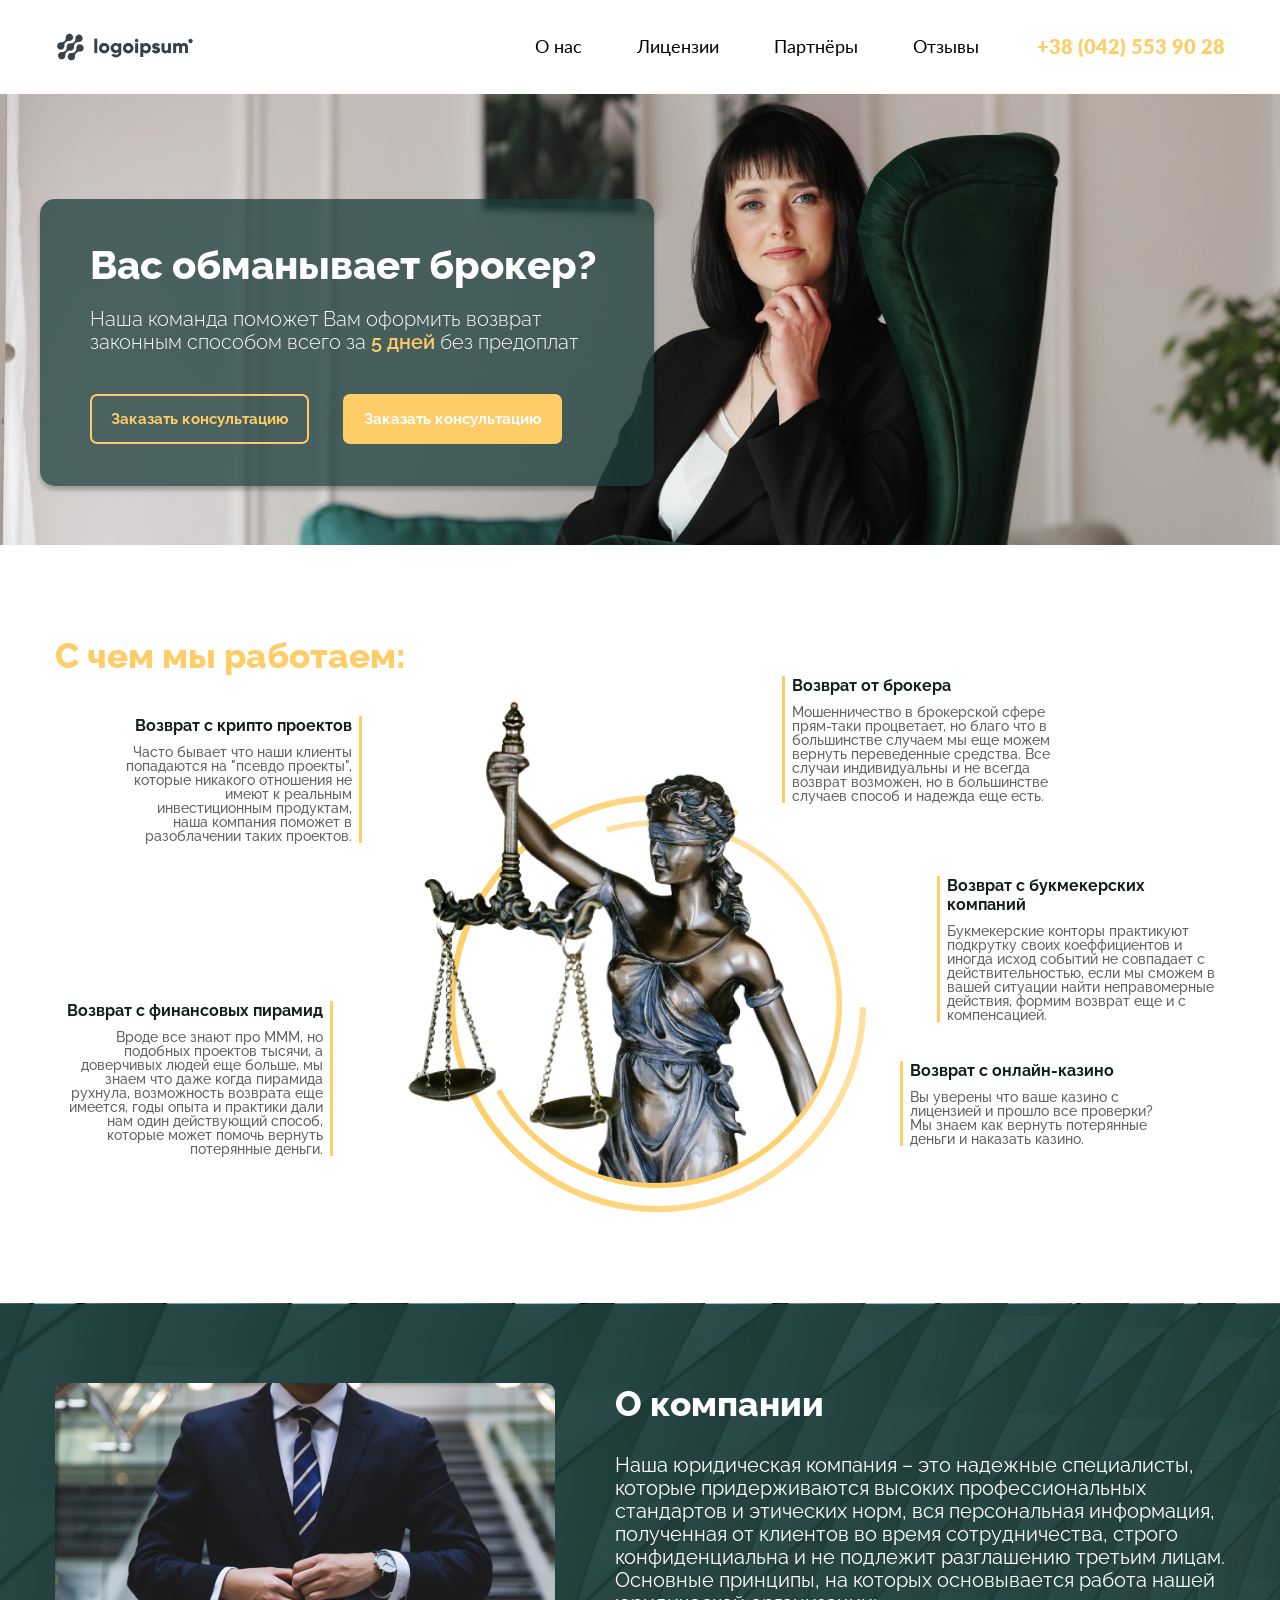
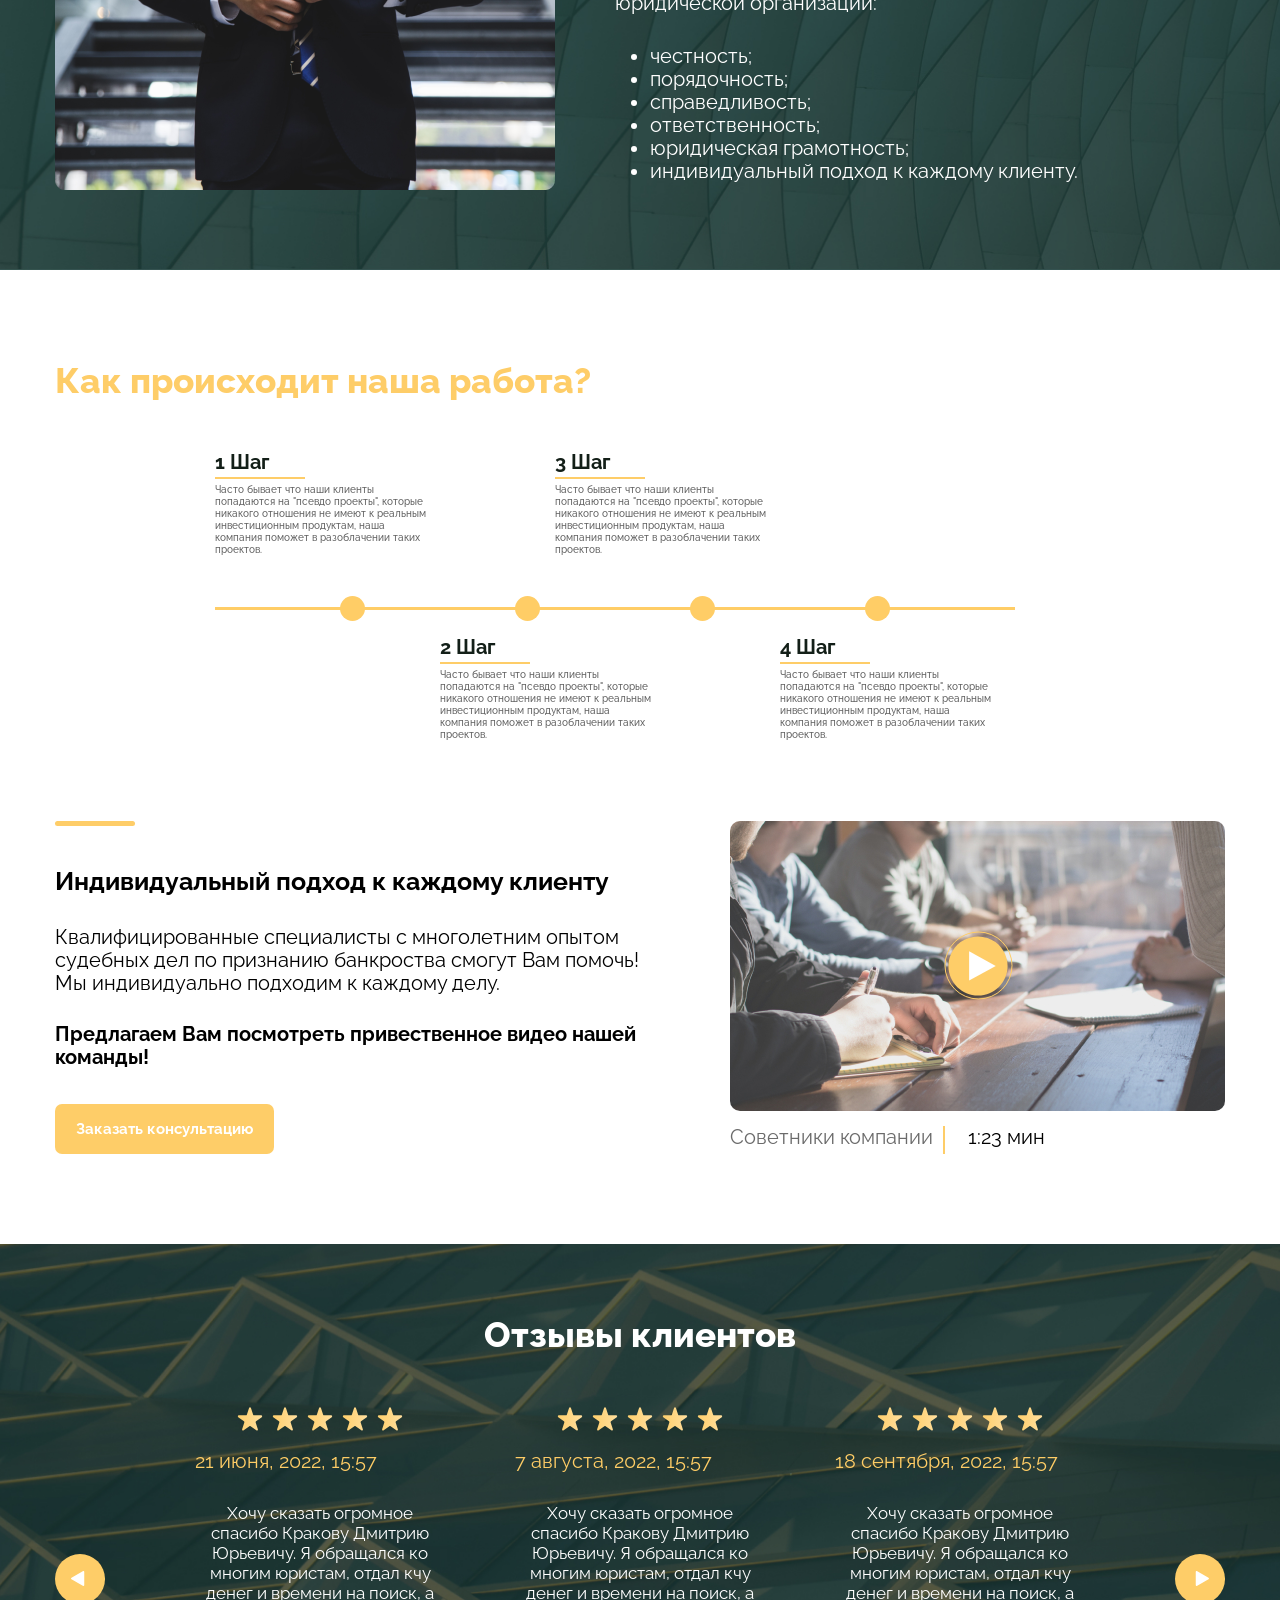
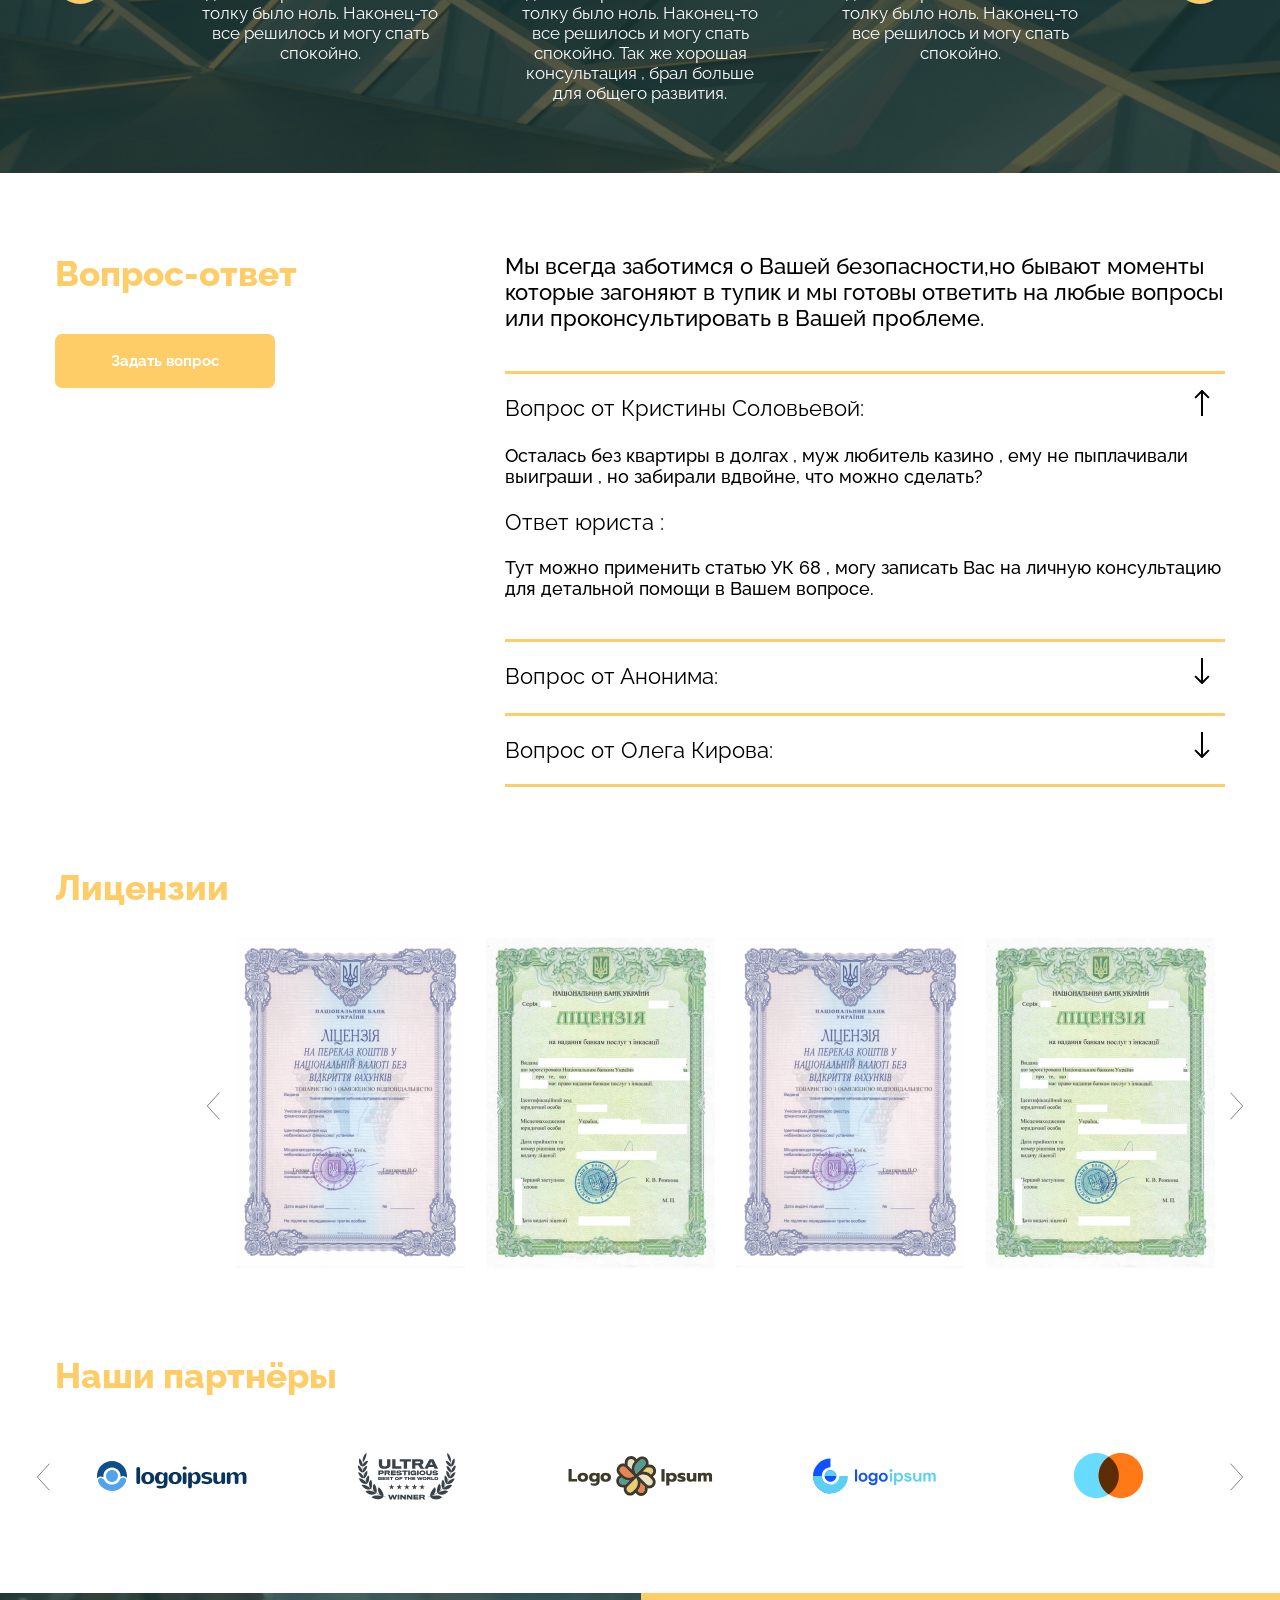
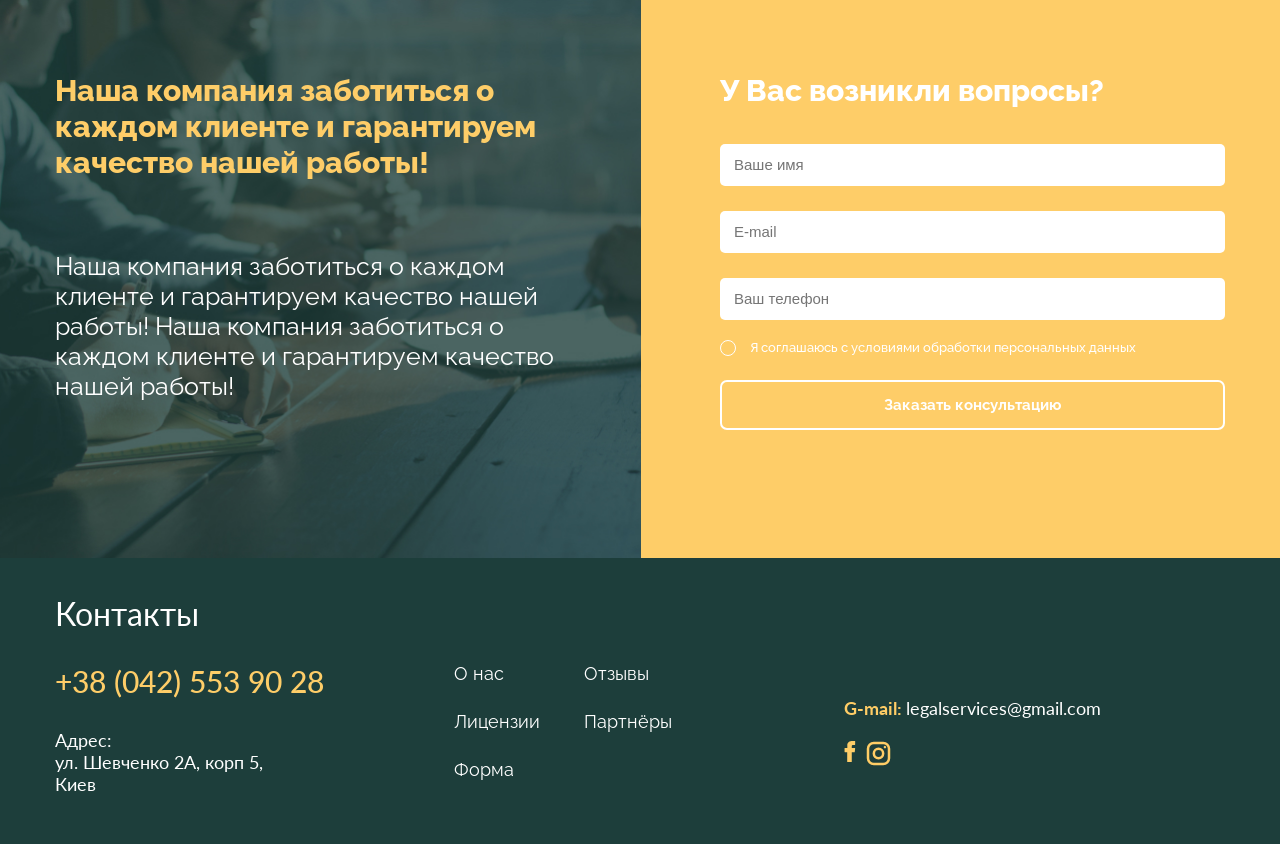
==== commit 8ee9bb79: "fix" ====
--- a/src/preview/index.html
+++ b/src/preview/index.html
@@ -67,7 +67,12 @@
     <div class="page-content">
         <section id="hero"  class="hero">
             <div class="hero-media">
-                <img src="../static/images/general/hero.jpg" alt="">
+
+                <picture>
+                    <source srcset="../static/images/general/hero-mob.jpg"
+                            media="(max-width: 576px)">
+                    <img src="../static/images/general/hero.jpg" alt="">
+                </picture>
             </div>
             <div class="container">
                 <div class="hero-desc">
--- a/src/static/css/index.css
+++ b/src/static/css/index.css
@@ -1366,8 +1366,8 @@
       margin-bottom: 10px; }
     .work-item__text {
       font-weight: 500;
-      font-size: 10px;
-      line-height: 12px;
+      font-size: 14px;
+      line-height: 14px;
       color: #626262; }
 
 .about {
@@ -1862,6 +1862,11 @@
     flex-direction: column; }
     .work-media img {
       width: 400px; }
+  .work-item:nth-of-type(2) {
+    right: 100px; }
+  .work-item__text {
+    font-size: 12px;
+    line-height: 12px; }
   .step-title {
     padding-top: 10px; }
   .step-wrap {
@@ -2241,8 +2246,11 @@
     height: 210px; } }
 
 @media screen and (max-width: 576px) {
+  .hero-desc {
+    bottom: 75px; }
   .hero-media img {
-    object-position: -1080px 0; }
+    transform: none;
+    object-position: 0; }
   .hero-button .btn-secondary {
     margin-right: 0; }
   .work-item__title {
@@ -2328,18 +2336,22 @@
     max-width: 150px; } }
 
 @media screen and (max-width: 480px) {
+  .work-media {
+    height: 590px; }
+  .work-item:nth-of-type(3) {
+    top: 390px; }
+  .work-item:nth-of-type(4) {
+    top: 500px; }
   .contact .bg-contact {
-    height: 290px; }
-  .hero-media img {
-    object-position: -1180px 0; } }
+    height: 290px; } }
 
 @media screen and (max-width: 400px) {
   .work-media img {
     width: 200px; }
   .work-item:nth-of-type(3) {
-    top: 350px; }
+    top: 390px; }
   .work-item:nth-of-type(4) {
-    top: 440px; } }
+    top: 490px; } }
 
 @media screen and (max-width: 380px) {
   .contact .bg-contact {
